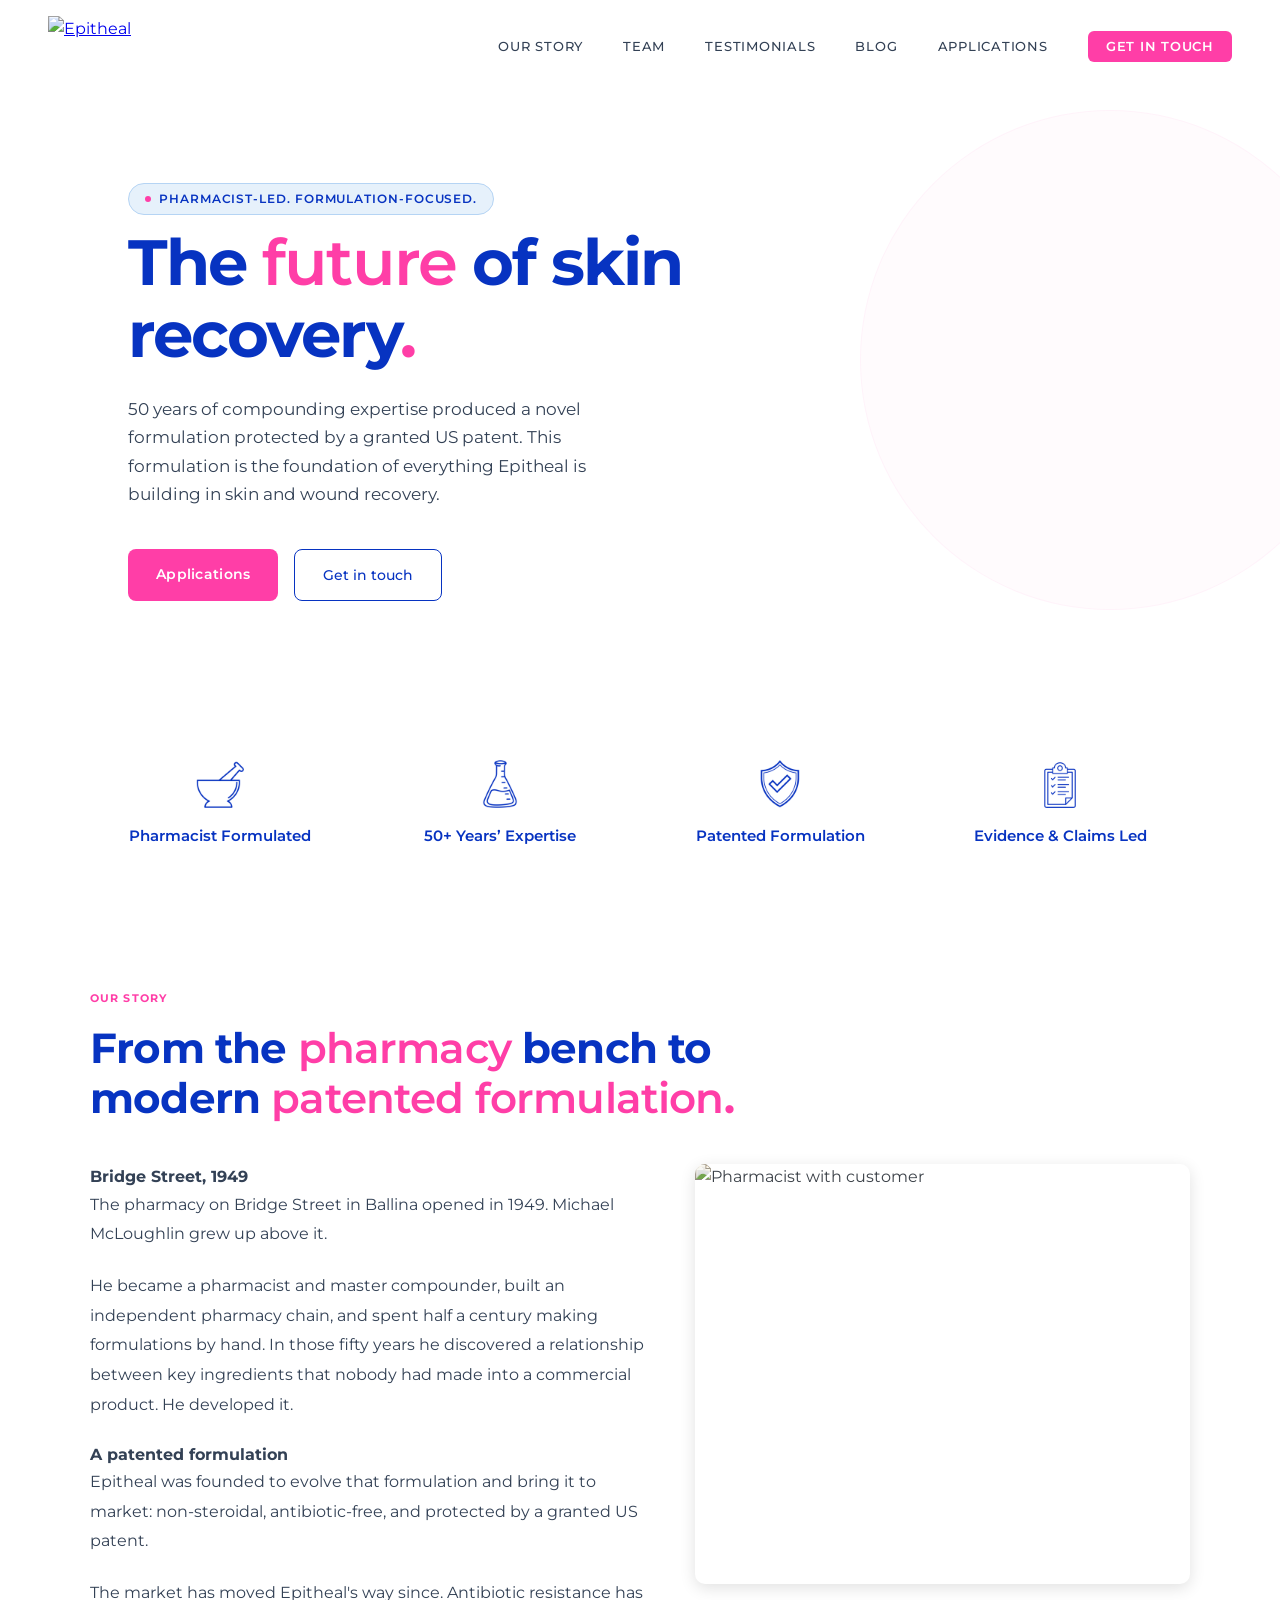
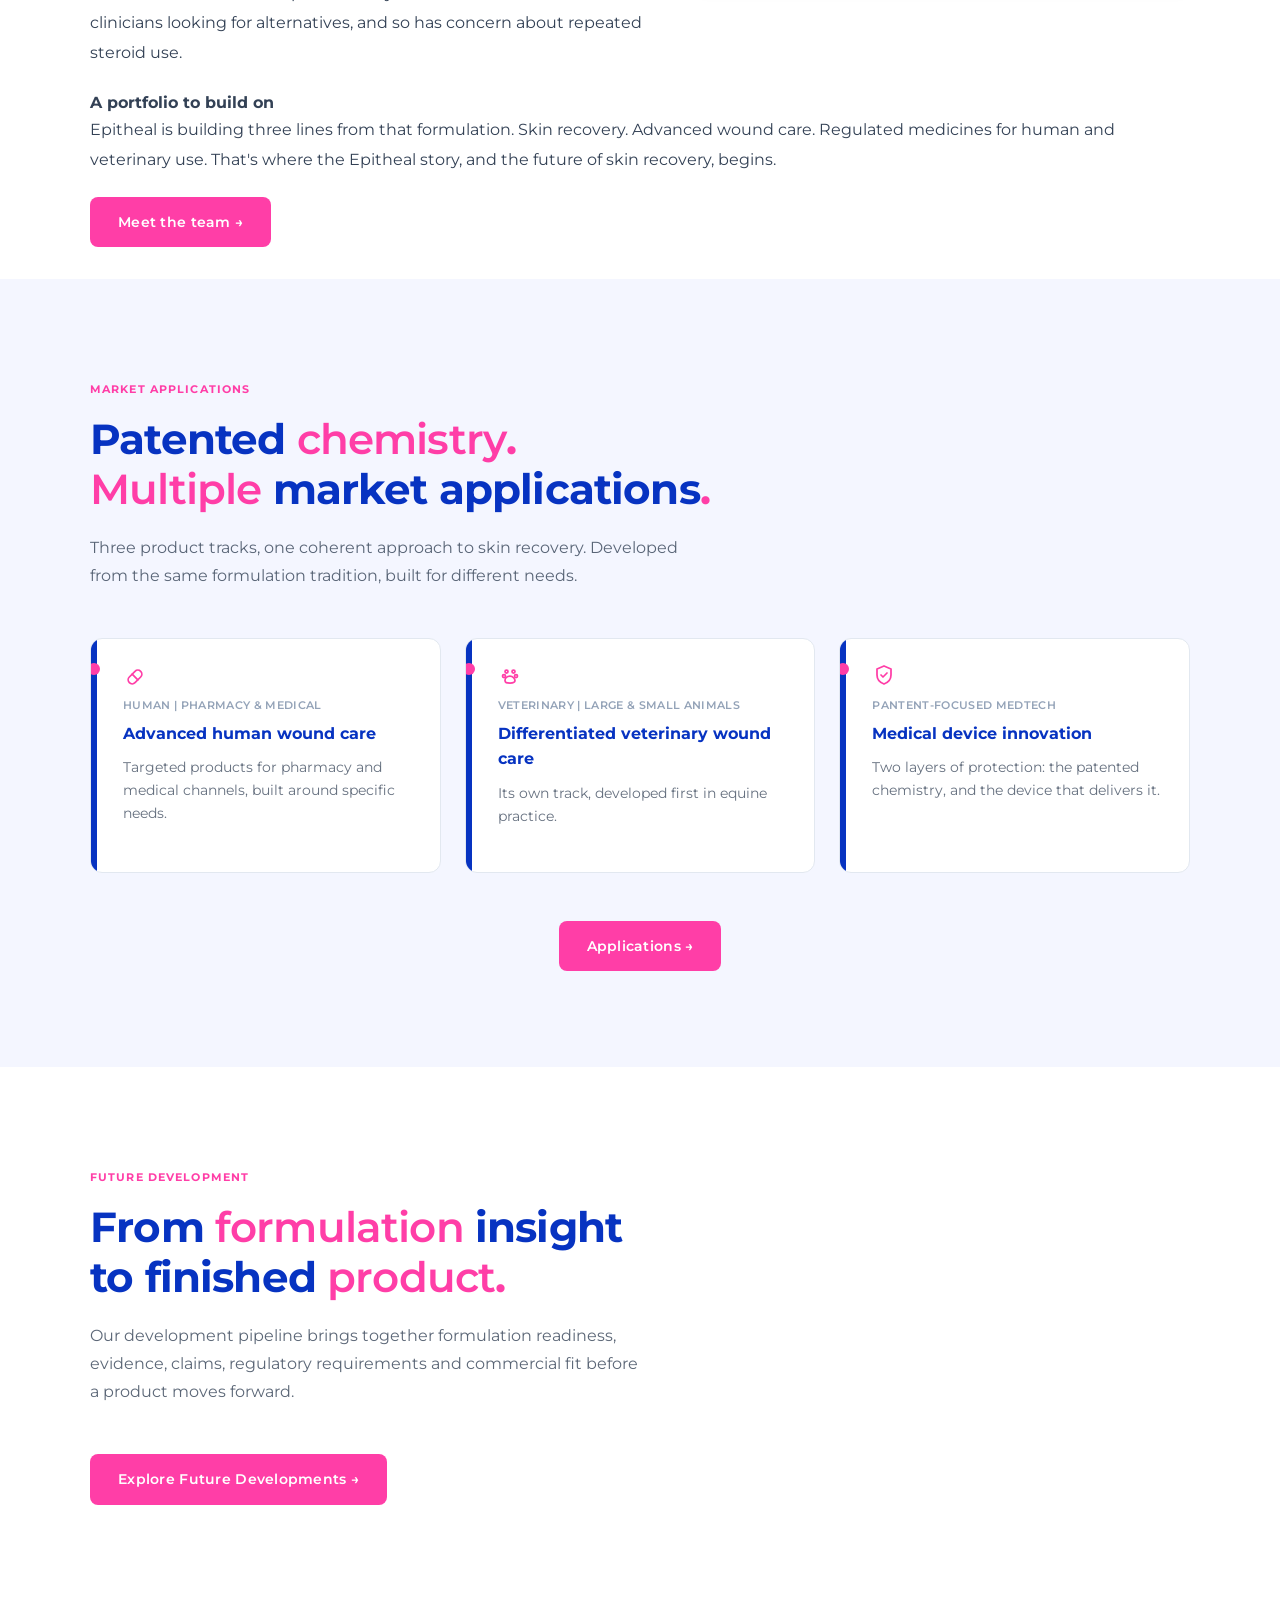
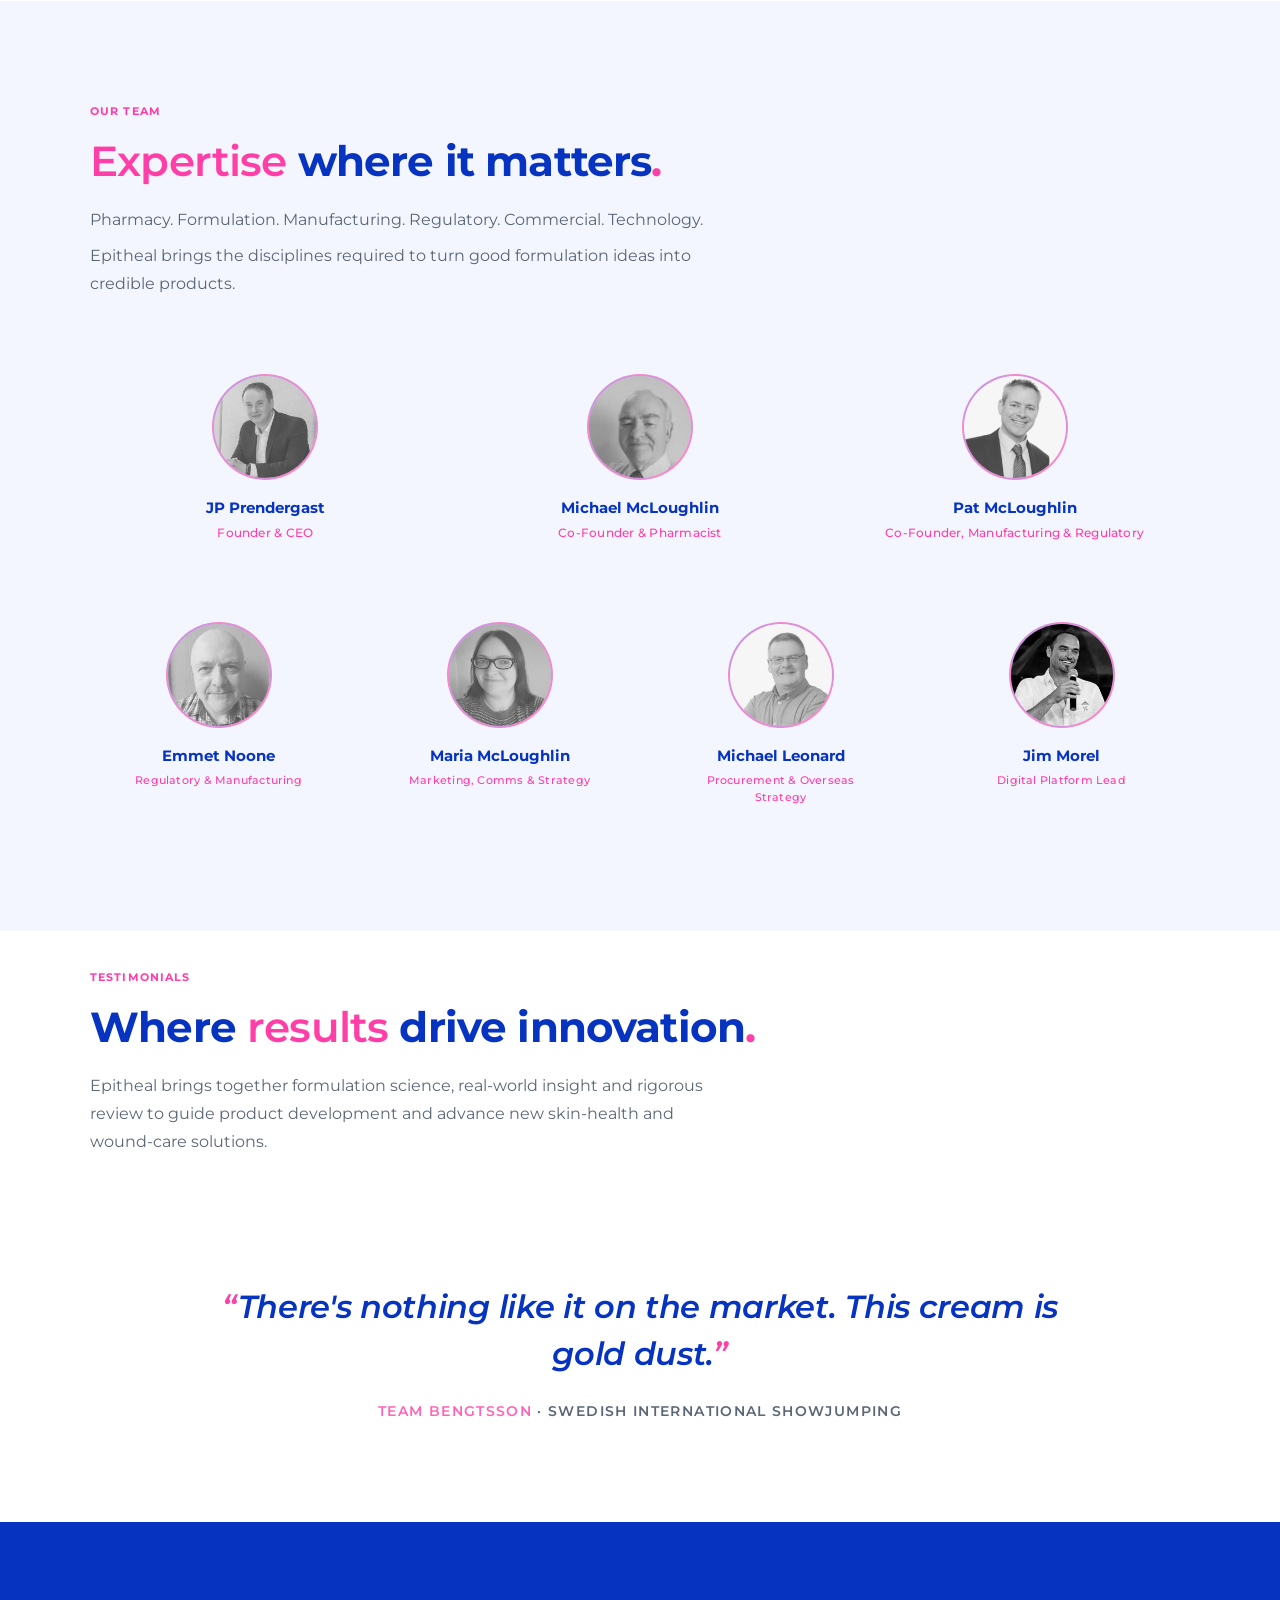
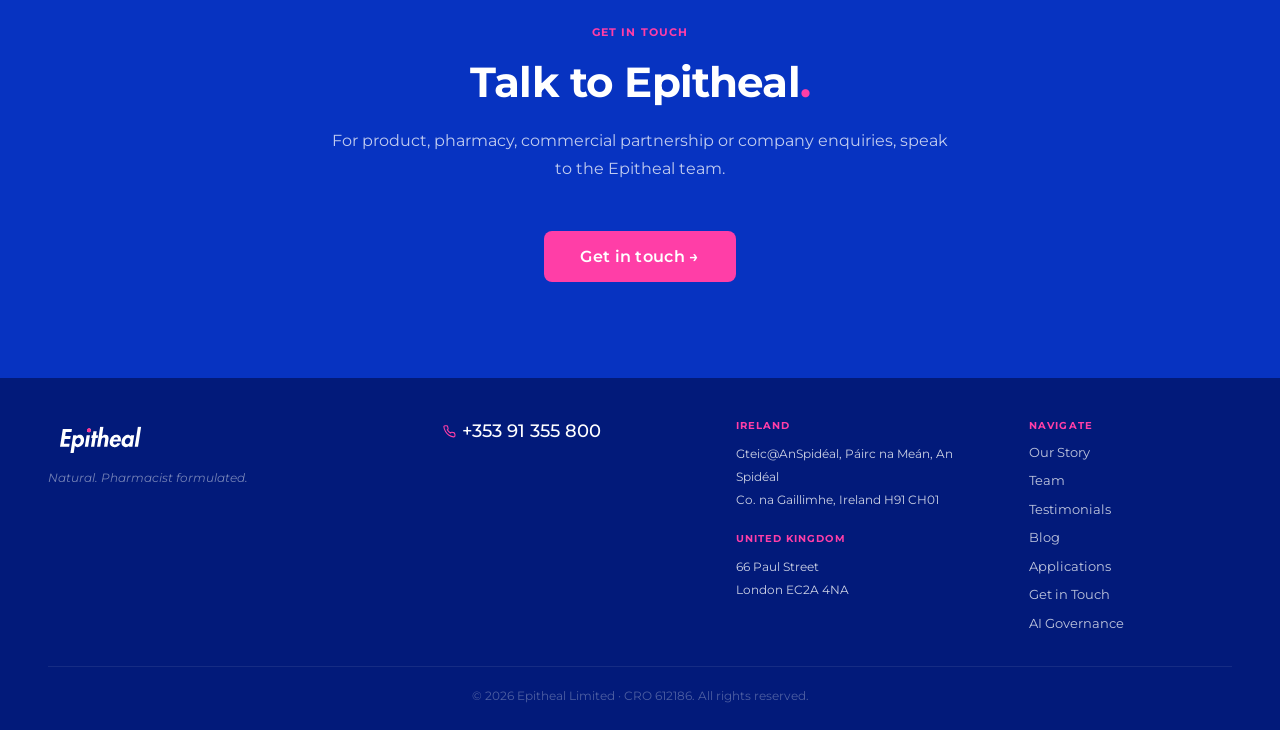
==== index.html @ 9d9f0875 "Rebuild team section: two-row grid, vertical cards, hover bio popup Splits the team grid into a 3-ca" ====
<!doctype html>
<html lang="en">

<head>
	<meta charset="UTF-8" />
	<meta name="viewport" content="width=device-width, initial-scale=1.0" />
	<title>Epitheal - Natural Skin Recovery</title>
	<meta name="description"
		content="Natural wound care for people and animals. Rooted in a Connemara pharmacy tradition spanning generations. Launching 2026." />
	<link rel="preconnect" href="https://fonts.googleapis.com" />
	<link rel="preconnect" href="https://fonts.gstatic.com" crossorigin />
	<link
		href="https://fonts.googleapis.com/css2?family=Montserrat:ital,wght@0,300;0,400;0,500;0,600;0,700;1,400;1,600&display=swap"
		rel="stylesheet" />
	<link rel="apple-touch-icon" sizes="180x180" href="assets/img/favicon_io/apple-touch-icon.png" />
	<link rel="icon" type="image/png" sizes="32x32" href="assets/img/favicon_io/favicon-32x32.png" />
	<link rel="icon" type="image/png" sizes="16x16" href="assets/img/favicon_io/favicon-16x16.png" />
	<link rel="manifest" href="assets/img/favicon_io/site.webmanifest" />
	<link rel="stylesheet" href="assets/css/style.css" />
	<meta property="og:type" content="website">
	<meta property="og:url" content="https://epitheal.com/">
	<meta property="og:title" content="Epitheal - Natural Skin Recovery">
	<meta property="og:description"
		content="Natural wound care for people and animals. Rooted in a Connemara pharmacy tradition spanning generations.">
	<meta property="og:image" content="https://epitheal.com/assets/img/epitheal-social-share.jpg">
	<meta property="og:image:width" content="1200">
	<meta property="og:image:height" content="630">
	<meta name="twitter:card" content="summary_large_image">
	<meta name="twitter:title" content="Epitheal - Natural Skin Recovery">
	<meta name="twitter:description"
		content="Natural wound care for people and animals. Rooted in a Connemara pharmacy tradition spanning generations.">
	<meta name="twitter:image" content="https://epitheal.com/assets/img/epitheal-social-share.jpg">

	<script type="application/ld+json">
		{
		  "@context": "https://schema.org",
		  "@type": "Organization",
		  "name": "Epitheal",
		  "url": "https://epitheal.com",
		  "logo": "https://res.cloudinary.com/dyvjd9yxg/image/upload/q_auto/f_auto/v1779203812/Epitheal_Full_Colour_Logo_Transparent_v9mn1t.svg",
		  "description": "Natural wound care for people and animals, developed and validated first in veterinary practice and carried through to human applications, rooted in a Connemara pharmacy tradition.",
		  "email": "info@epitheal.com",
		  "telephone": "+353-91-355-800",
		  "address": [
		    {
		      "@type": "PostalAddress",
		      "streetAddress": "Gteic@An Spidéal, Páirc na Meán",
		      "addressLocality": "An Spidéal, Co. na Gaillimhe",
		      "postalCode": "H91 CH01",
		      "addressCountry": "IE"
		    },
		    {
		      "@type": "PostalAddress",
		      "streetAddress": "66 Paul Street",
		      "addressLocality": "London",
		      "postalCode": "EC2A 4NA",
		      "addressCountry": "GB"
		    }
		  ]
		}
		</script>
</head>

<body>
	<!-- NAV -->
	<nav>
		<div class="nav-logo">
			<a href="/">
				<img src="https://res.cloudinary.com/dyvjd9yxg/image/upload/q_auto/f_auto/v1779203812/Epitheal_Full_Colour_Logo_Transparent_v9mn1t.svg"
					alt="Epitheal" class="nav-logo-img" />
			</a>
		</div>
		<ul>
			<li><a href="#story">Our story</a></li>
			<li><a href="#team">Team</a></li>
			<li><a href="#testimonials">Testimonials</a></li>
			<li><a href="https://blog.epitheal.com/">Blog</a></li>
			<li><a href="/applications.html">Applications</a></li>
			<li><a href="#contact" class="nav-contact">Get in touch</a></li>
		</ul>
		<a href="/ga/" class="nav-lang" aria-label="Switch to Irish language">EN&nbsp;|&nbsp;GA</a>
		<button type="button" class="nav-toggle" aria-expanded="false" aria-controls="mobile-nav-panel"
			aria-label="Open menu">
			<span class="nav-toggle-bar"></span>
			<span class="nav-toggle-bar"></span>
			<span class="nav-toggle-bar"></span>
		</button>
	</nav>

	<div id="mobile-nav-panel" class="mobile-nav-panel" aria-hidden="true" inert>
		<a href="#story">Our Story</a>
		<a href="#team">Team</a>
		<a href="#testimonials">Testimonials</a>
		<a href="https://blog.epitheal.com/">Blog</a>
		<a href="/applications.html">Applications</a>
		<a href="#contact" class="mobile-nav-cta">Get in touch</a>
	</div>

	<main>
		<!-- HERO -->
		<section class="hero" id="hero">
			<div class="hero-bg-circle"></div>
			<div class="hero-bg-circle-2"></div>

			<div class="hero-visual" aria-hidden="true">
				<video id="hero-video" class="hero-image" src="assets/video/hero-mixing.mp4"
					poster="https://res.cloudinary.com/dyvjd9yxg/image/upload/q_auto/f_auto/v1780923298/Mixing_cream_with_mortar_and_pestle_xd08l9.png"
					muted autoplay loop playsinline></video>
				<script>
					(function () {
						var video = document.getElementById("hero-video");
						if (!video) return;

						// Slowed 10% for a calmer feel. playbackRate isn't reset by
						// the loop restart (looping just seeks back to 0 and keeps
						// playing at the current rate), so setting it once is
						// enough -- set immediately, and again on loadedmetadata as
						// a safety net for engines that ignore it before metadata
						// is ready.
						video.playbackRate = 0.9;
						video.addEventListener("loadedmetadata", function () {
							video.playbackRate = 0.9;
						});

						// prefers-reduced-motion: cancel autoplay immediately so only
						// the poster frame shows, no playback at all.
						if (window.matchMedia("(prefers-reduced-motion: reduce)").matches) {
							video.removeAttribute("autoplay");
							video.pause();
						}
					})();
				</script>
			</div>

			<div class="hero-content">
				<div class="hero-tag">
					<div class="hero-tag-dot"></div>
					<span>Pharmacist-led. Formulation-focused.</span>
				</div>
				<h1>The <em>future</em> of skin recovery<span class="heading-stop">.</span></h1>
				<p class="hero-lead">
					50 years of compounding expertise produced a novel formulation protected by a granted US patent.
					This formulation is the foundation of everything Epitheal is building in skin and wound recovery.
				</p>
				<div class="hero-cta">
					<a href="applications.html" class="btn-primary">Applications</a>
					<a href="#contact" class="btn-secondary">Get in touch</a>
				</div>
			</div>
		</section>

		<!-- CREDIBILITY STRIP -->
		<section class="credibility-strip">
			<div class="section-inner">
				<div class="credibility-grid">
					<div class="credibility-card">
						<img src="assets/img/icons/credibility/pharmacist-formulated.png" alt=""
							class="credibility-icon" width="48" height="48" loading="lazy" />
						<p class="credibility-label">Pharmacist Formulated</p>
					</div>
					<div class="credibility-card">
						<img src="assets/img/icons/credibility/expertise.png" alt="" class="credibility-icon" width="48"
							height="48" loading="lazy" />
						<p class="credibility-label">50+ Years&rsquo; Expertise</p>
					</div>
					<div class="credibility-card">
						<img src="assets/img/icons/credibility/patented.png" alt="" class="credibility-icon" width="48"
							height="48" loading="lazy" />
						<p class="credibility-label">Patented Formulation</p>
					</div>
					<div class="credibility-card">
						<img src="assets/img/icons/credibility/evidence-claims-led.png" alt="" class="credibility-icon"
							width="48" height="48" loading="lazy" />
						<p class="credibility-label">Evidence &amp; Claims Led</p>
					</div>
				</div>
			</div>
		</section>

		<!-- STORY -->
		<section class="story" id="story">
			<div class="section-inner">
				<div class="fade-up">
					<span class="section-tag">Our story</span>
					<h2 class="section-title">
						From the <em>pharmacy</em> bench to<br /> modern <em>patented formulation</em><span
							class="heading-stop">.</span>
					</h2>
				</div>
				<div class="story-grid">
					<div class="story-carousel fade-up" style="transition-delay: 0.2s">
						<div class="story-carousel-slide story-slide-pharmacist active">
							<img src="https://res.cloudinary.com/dyvjd9yxg/image/upload/q_auto/f_auto/v1780923298/Friendly_Pharmacist_with_Customer_xtkblx.png"
								alt="Pharmacist with customer" loading="lazy" />
						</div>
						<div class="story-carousel-slide story-slide-newspaper">
							<img src="https://res.cloudinary.com/dyvjd9yxg/image/upload/q_auto/f_auto/v1780986429/WhatsApp_Image_2022-11-20_at_18.24.41_yggmcv.jpg"
								alt="Old pharmacy" loading="lazy" style="
									object-fit: contain;
									object-position: center;
									background-color: #f5f0e8;
								" />
						</div>
						<div class="story-carousel-slide story-slide-street">
							<img src="https://res.cloudinary.com/dyvjd9yxg/image/upload/q_auto/f_auto/v1780986428/WhatsApp_Image_2022-09-26_at_15.12.20_iqx1zb.jpg"
								alt="Michael at work" loading="lazy" />
						</div>
					</div>

					<div class="story-text fade-up" style="transition-delay: 0.1s">
						<h4>Bridge Street, 1949</h4>
						<p>
							The pharmacy on Bridge Street in Ballina opened in 1949. Michael McLoughlin grew up above
							it.
						</p>
						<p>
							He became a pharmacist and master compounder, built an independent pharmacy chain, and spent
							half a century making formulations by hand. In those fifty years he discovered a
							relationship between key ingredients that nobody had made into a commercial product. He
							developed it.
						</p>
						<h4>A patented formulation</h4>
						<p>
							Epitheal was founded to evolve that formulation and bring it to market: non-steroidal,
							antibiotic-free, and protected by a granted US patent.
						</p>
						<p>
							The market has moved Epitheal's way since. Antibiotic resistance has clinicians looking for
							alternatives, and so has concern about repeated steroid use.
						</p>
						<h4>A portfolio to build on</h4>
						<p>Epitheal is building three lines from that formulation. Skin recovery. Advanced wound care.
							Regulated medicines for human and veterinary use. That's where the Epitheal story, and the
							future of skin recovery, begins.
						</p>
						<a href="#team" class="btn-primary">Meet the team &rarr;</a>
					</div>
				</div>
			</div>
		</section>

		<!-- APPLICATIONS -->
		<section class="products" id="products">
			<div class="section-inner">
				<div class="fade-up products-header">
					<span class="section-tag">Market Applications</span>
					<h2 class="section-title">
						Patented <em>chemistry</em><span class="heading-stop">.</span><br /><em>Multiple</em>
						market applications<span class="heading-stop">.</span>
					</h2>
					<p class="section-lead">
						Three product tracks, one coherent approach to skin recovery.
						Developed from the same formulation tradition, built for different
						needs.
					</p>
				</div>
				<div class="products-grid">
					<div class="product-card fade-up">
						<div class="product-card__strip"></div>
						<div class="product-card__dot"></div>
						<svg class="product-card__icon" viewBox="0 0 24 24" fill="none" stroke="currentColor"
							stroke-width="1.75" stroke-linecap="round" stroke-linejoin="round" aria-hidden="true">
							<rect x="4" y="10" width="16" height="8" rx="4" transform="rotate(-45 12 14)"></rect>
							<line x1="12" y1="10" x2="12" y2="18" transform="rotate(-45 12 14)"></line>
						</svg>
						<div class="product-card__eyebrow">Human | Pharmacy & Medical</div>
						<h3 class="product-card__heading">Advanced human wound care</h3>
						<p class="product-card__body">Targeted products for pharmacy and medical channels, built around
							specific needs.</p>
					</div>
					<div class="product-card fade-up" style="transition-delay: 0.1s">
						<div class="product-card__strip"></div>
						<div class="product-card__dot"></div>
						<svg class="product-card__icon" viewBox="0 0 24 24" fill="none" stroke="currentColor"
							stroke-width="1.75" stroke-linecap="round" stroke-linejoin="round" aria-hidden="true">
							<circle cx="8.5" cy="8.5" r="1.5"></circle>
							<circle cx="15.5" cy="8.5" r="1.5"></circle>
							<circle cx="6" cy="13" r="1.5"></circle>
							<circle cx="18" cy="13" r="1.5"></circle>
							<path d="M12 13c-3 0-5 2.2-5 4.5S8.5 20 12 20s5-1.2 5-2.5S15 13 12 13z"></path>
						</svg>
						<div class="product-card__eyebrow">Veterinary | Large & Small Animals</div>
						<h3 class="product-card__heading">Differentiated veterinary wound care</h3>
						<p class="product-card__body">Its own track, developed first in equine practice.</p>
					</div>
					<div class="product-card fade-up" style="transition-delay: 0.2s">
						<div class="product-card__strip"></div>
						<div class="product-card__dot"></div>
						<svg class="product-card__icon" viewBox="0 0 24 24" fill="none" stroke="currentColor"
							stroke-width="1.75" stroke-linecap="round" stroke-linejoin="round" aria-hidden="true">
							<path d="M12 3l7 3v6c0 4.5-3 7.5-7 9-4-1.5-7-4.5-7-9V6l7-3z"></path>
							<path d="M9 12l2 2 4-4"></path>
						</svg>
						<div class="product-card__eyebrow">Pantent-Focused Medtech</div>
						<h3 class="product-card__heading">Medical device innovation</h3>
						<p class="product-card__body">Two layers of protection: the patented chemistry, and the device
							that delivers it.</p>
					</div>
				</div>
				<div class="fade-up" style="text-align: center; margin-top: 3rem">
				<a href="applications.html" class="btn-primary fade-up">
					Applications &rarr;
				</a>
				</div>
			</div>
		</section>

		<!-- BLOGS -->
		<section class="future-development" id="future-development">
			<div class="section-inner">
				<div class="fade-up" style="max-width: 560px; margin-bottom: 3rem">
					<span class="section-tag">Future development</span>
					<h2 class="section-title">
						From <em>formulation</em> insight to finished <em>product</em><span
							class="heading-stop">.</span>
					</h2>
					<p class="section-lead">
						Our development pipeline brings together formulation
						readiness, evidence, claims, regulatory requirements and
						commercial fit before a product moves forward.
					</p>
				</div>
				<a href="https://blog.epitheal.com/future-developments/" class="btn-primary fade-up">
					Explore Future Developments &rarr;
				</a>
			</div>
		</section>

		<!-- TEAM -->
		<section class="team" id="team">
			<div class="section-inner">
				<div class="fade-up" style="margin-bottom: 3rem">
					<span class="section-tag">Our Team</span>
					<h2 class="section-title">
						<em>Expertise</em> where it matters<span class="heading-stop">.</span>
					</h2>
					<p class="section-lead" style="margin-bottom: 0.5rem">
						Pharmacy. Formulation. Manufacturing. Regulatory. Commercial.
						Technology.
					</p>
					<p class="section-lead">
						Epitheal brings the disciplines required to turn good formulation
						ideas into credible products.
					</p>
				</div>
				<div class="team-rows fade-up" style="transition-delay: 0.1s">
					<div class="team-grid team-grid--top">
					<div class="team-card">
						<div class="team-avatar team-avatar--photo">
							<img src="assets/img/jp-prendergast.jpg" alt="JP Prendergast"
								style="object-position: top center;" />
						</div>
						<div class="team-name">JP Prendergast</div>
						<div class="team-role">Founder &amp; CEO</div>
						<p class="team-bio">
							Salicylic acid specialist with a proven track record in building
							and selling companies, and extensive experience in
							second-generation bio-refining for the biotech, biomedical, and
							pharmaceutical industries.
						</p>
					</div>
					<div class="team-card">
						<div class="team-avatar team-avatar--photo">
							<img src="assets/img/michael-mcloughlin.jpg" alt="Michael McLoughlin"
								style="object-position: top center; transform: scale(1.5); transform-origin: center 85%;" />
						</div>
						<div class="team-name">Michael McLoughlin</div>
						<div class="team-role">Co-Founder &amp; Pharmacist</div>
						<p class="team-bio">
							A pharmacist with almost 50 years of experience developing topical
							treatments, building an independent pharmacy chain. The formulation
							knowledge at the heart of Epitheal began at his bench.
						</p>
					</div>
					<div class="team-card">
						<div class="team-avatar team-avatar--photo">
							<img src="assets/img/pat-mcloughlin.png" alt="Pat McLoughlin" />
						</div>
						<div class="team-name">Pat McLoughlin</div>
						<div class="team-role">
							Co-Founder, Manufacturing &amp; Regulatory
						</div>
						<p class="team-bio">
							Nearly 30 years in pharma spanning manufacturing operations,
							regulatory affairs, finance, governance, and distribution.
							Previous roles include executive positions at BBraun Ireland,
							GSK Ireland, and Stiefel.
						</p>
					</div>
					</div>
					<div class="team-grid team-grid--bottom">
					<div class="team-card">
						<div class="team-avatar team-avatar--photo">
							<img src="assets/img/emmet-noone.jpg" alt="Emmet Noone" />
						</div>
						<div class="team-name">Emmet Noone</div>
						<div class="team-role">Regulatory &amp; Manufacturing</div>
						<p class="team-bio">
							30 years' experience of leading and directing multi-disciplinary
							teams in pharmaceutical production. Successfully transferred over
							70 pharmaceutical products, ensured operational compliance, and
							managed risk.
						</p>
					</div>
					<div class="team-card">
						<div class="team-avatar team-avatar--photo">
							<img src="assets/img/maria_mcloughlin.jpg" alt="Maria McLoughlin" />
						</div>
						<div class="team-name">Maria McLoughlin</div>
						<div class="team-role">Marketing, Comms &amp; Strategy</div>
						<p class="team-bio">
							Over 25 years in marketing, brand and commercial strategy across major global brands
							including Wix, GOAL Global and Code Institute. Ten years in retail pharmacy marketing, now
							leading Epitheal's brand, marketing and go-to-market programme.
						</p>
					</div>
					<div class="team-card">
						<div class="team-avatar team-avatar--photo">
							<img src="assets/img/michael-leonard.jpg" alt="Michael Leonard" />
						</div>
						<div class="team-name">Michael Leonard</div>
						<div class="team-role">Procurement &amp; Overseas Strategy</div>
						<p class="team-bio">
							Manages procurement and global supply chain. Over 35 years of
							multinational global procurement strategy and supply chain
							management.
						</p>
					</div>
					<div class="team-card">
						<div class="team-avatar team-avatar--photo">
							<img src="assets/img/jim-morel.jpg" alt="Jim Morel" />
						</div>
						<div class="team-name">Jim Morel</div>
						<div class="team-role">Digital Platform Lead</div>
						<p class="team-bio">
							Developer with a career spanning project coordination, digital
							design, and operations work. He leads Epitheal's digital space:
							Platform architecture &amp; infrastructure, AI and Data
							compliance, and automation integrations. He is a qualified
							fullstack developer, ISC2 Certified in Cybersecurity (CC) and
							Adobe Certified Professional.
						</p>
					</div>
					</div>
				</div>
			</div>
		</section>

		<!-- TESTIMONIAL INTRO -->
		<section class="testimonial-intro" id="testimonials">
			<div class="section-inner">
				<div class="fade-up" style="margin-bottom: 3rem">
					<span class="section-tag">Testimonials</span>
					<h2 class="section-title">
						Where <em>results</em> drive innovation<span class="heading-stop">.</span>
					</h2>
					<p class="section-lead">
						Epitheal brings together formulation science, real-world insight
						and rigorous review to guide product development and advance new
						skin-health and wound-care solutions.
					</p>
				</div>
			</div>
		</section>

		<!-- TESTIMONIAL CAROUSEL -->
		<section class="testimonial-carousel">
			<div class="section-inner">
				<div class="testimonial-carousel-track">
					<div class="testimonial-carousel-slide active">
						<p class="testimonial-carousel-quote">There's nothing like it on the market. This cream is gold
							dust.</p>
						<p class="testimonial-carousel-attr"><span>Team Bengtsson</span>&nbsp;&middot;&nbsp;Swedish
							International Showjumping</p>
					</div>
					<div class="testimonial-carousel-slide">
						<p class="testimonial-carousel-quote">This cream is extraordinary, and The Mayo Roscommon
							Breeders Association would have no hesitation in recommending this product.</p>
						<p class="testimonial-carousel-attr"><span>Noel Kilroy</span>&nbsp;&middot;&nbsp;CEO,
							Mayo&ndash;Roscommon Breeders Group</p>
					</div>
					<div class="testimonial-carousel-slide">
						<p class="testimonial-carousel-quote">There's nothing out there to match this cream, it's my
							go-to solution.</p>
						<p class="testimonial-carousel-attr"><span>Mark Hestor</span>&nbsp;&middot;&nbsp;Equestrian
							Professional</p>
					</div>
				</div>
			</div>
		</section>

		<!-- CONTACT -->
		<section class="contact" id="contact">
			<span class="section-tag">Get in touch</span>
			<h2 class="section-title fade-up">Talk to Epitheal<span class="heading-stop">.</span></h2>
			<p class="section-lead fade-up">
				For product, pharmacy, commercial partnership or company
				enquiries, speak to the Epitheal team.
			</p>
			<button id="email-trigger" class="btn-primary fade-up" style="font-size: 1rem; padding: 16px 36px">
				Get in touch &rarr;
			</button>
		</section>
	</main>

	<!-- FOOTER -->
	<footer>
		<div class="footer-body">
			<div class="footer-col footer-col--brand">
				<img src="assets/img/epitheal-logo-inverse.svg" alt="Epitheal" style="height: 40px; width: auto;">
				<p class="footer-tagline">Natural. Pharmacist formulated.</p>
			</div>
			<div class="footer-col footer-col--contact">
				<p class="footer-phone">
					<svg xmlns="http://www.w3.org/2000/svg" width="13" height="13" viewBox="0 0 24 24" fill="none"
						stroke="var(--pink)" stroke-width="2" stroke-linecap="round" stroke-linejoin="round"
						style="display: inline; vertical-align: middle; margin-right: 6px; margin-top: -2px;">
						<path
							d="M22 16.92v3a2 2 0 0 1-2.18 2 19.79 19.79 0 0 1-8.63-3.07A19.5 19.5 0 0 1 4.69 12a19.79 19.79 0 0 1-3.07-8.67A2 2 0 0 1 3.6 1.24h3a2 2 0 0 1 2 1.72 12.84 12.84 0 0 0 .7 2.81 2 2 0 0 1-.45 2.11L7.91 8.8a16 16 0 0 0 6 6l.94-.94a2 2 0 0 1 2.11-.45 12.84 12.84 0 0 0 2.81.7A2 2 0 0 1 21.5 16z" />
					</svg>+353 91 355 800
				</p>
			</div>
			<div class="footer-col footer-col--addresses">
				<div class="footer-address">
					<span class="footer-address-label">Ireland</span>
					<p class="footer-detail">
						Gteic@AnSpidéal, Páirc na Meán, An Spidéal<br />
						Co. na Gaillimhe, Ireland H91 CH01
					</p>
				</div>
				<div class="footer-address">
					<span class="footer-address-label">United Kingdom</span>
					<p class="footer-detail">
						66 Paul Street<br />
						London EC2A 4NA
					</p>
				</div>
			</div>
			<div class="footer-col footer-col--nav">
				<span class="footer-address-label">Navigate</span>
				<div class="footer-nav">
					<a href="#story">Our Story</a>
					<a href="#team">Team</a>
					<a href="#testimonials">Testimonials</a>
					<a href="https://blog.epitheal.com/">Blog</a>
					<a href="/applications.html">Applications</a>
					<a href="#contact">Get in Touch</a>
					<a href="/ai-governance.html">AI Governance</a>
				</div>
			</div>
		</div>
		<p class="footer-copyright">© 2026 Epitheal Limited &middot; CRO 612186. All rights reserved.</p>
	</footer>

	<!-- EMAIL MODAL -->
	<div id="email-modal" class="email-modal" aria-hidden="true" inert>
		<div class="email-modal-backdrop"></div>
		<div class="email-modal-panel">
			<p class="email-modal-label">Open with</p>
			<a href="https://mail.google.com/mail/?view=cm&to=info@epitheal.com" target="_blank" rel="noopener"
				class="email-modal-option">
				<svg viewBox="0 0 24 24" fill="none">
					<path d="M22 6c0-1.1-.9-2-2-2H4c-1.1 0-2 .9-2 2v12c0 1.1.9 2 2 2h16c1.1 0 2-.9 2-2V6z"
						stroke="currentColor" stroke-width="1.6" />
					<path d="M22 6l-10 7L2 6" stroke="currentColor" stroke-width="1.6" />
				</svg>
				Gmail
			</a>
			<a href="https://outlook.live.com/mail/0/deeplink/compose?to=info@epitheal.com" target="_blank"
				rel="noopener" class="email-modal-option">
				<svg viewBox="0 0 24 24" fill="none">
					<rect x="2" y="4" width="20" height="16" rx="2" stroke="currentColor" stroke-width="1.6" />
					<path d="M2 8h20M8 4v16" stroke="currentColor" stroke-width="1.6" />
				</svg>
				Outlook
			</a>
			<a href="mailto:info@epitheal.com" class="email-modal-option">
				<svg viewBox="0 0 24 24" fill="none">
					<path d="M12 2C6.48 2 2 6.48 2 12s4.48 10 10 10 10-4.48 10-10S17.52 2 12 2z" stroke="currentColor"
						stroke-width="1.6" />
					<path d="M8 12l2.5 2.5L16 9" stroke="currentColor" stroke-width="1.6" stroke-linecap="round" />
				</svg>
				Apple Mail
			</a>
			<button id="email-copy" class="email-modal-option email-modal-copy">
				<svg viewBox="0 0 24 24" fill="none">
					<rect x="9" y="9" width="13" height="13" rx="2" stroke="currentColor" stroke-width="1.6" />
					<path d="M5 15H4a2 2 0 01-2-2V4a2 2 0 012-2h9a2 2 0 012 2v1" stroke="currentColor"
						stroke-width="1.6" />
				</svg>
				<span>Copy address</span>
			</button>
		</div>
	</div>

	<!-- TEAM BIO POPUP -->
	<div id="team-bio-popup" class="team-bio-popup" role="tooltip" aria-hidden="true">
		<div class="team-bio-popup-name"></div>
		<div class="team-bio-popup-role"></div>
		<p class="team-bio-popup-text"></p>
	</div>

	<!-- SCRIPTS -->
	<script>
		// Scroll reveal
		const observer = new IntersectionObserver(
			(entries) => {
				entries.forEach((entry) => {
					if (entry.isIntersecting) {
						entry.target.classList.add("visible");
					}
				});
			},
			{ threshold: 0.12 },
		);
		document
			.querySelectorAll(".fade-up")
			.forEach((el) => observer.observe(el));
	</script>

	<script>
		// Email modal
		(function () {
			var emailTrigger = document.getElementById("email-trigger");
			var emailModal = document.getElementById("email-modal");
			var emailBackdrop = emailModal.querySelector(".email-modal-backdrop");
			var copyBtn = document.getElementById("email-copy");
			var copyLabel = copyBtn.querySelector("span");

			emailTrigger.addEventListener("click", function () {
				emailModal.classList.add("open");
				emailModal.setAttribute("aria-hidden", "false");
				emailModal.removeAttribute("inert");
			});

			function closeEmailModal() {
				emailModal.classList.remove("open");
				emailModal.setAttribute("aria-hidden", "true");
				emailModal.setAttribute("inert", "");
				setTimeout(function () {
					copyLabel.textContent = "Copy address";
				}, 400);
			}

			emailBackdrop.addEventListener("click", closeEmailModal);

			emailModal
				.querySelectorAll(".email-modal-option:not(.email-modal-copy)")
				.forEach(function (el) {
					el.addEventListener("click", closeEmailModal);
				});

			copyBtn.addEventListener("click", function () {
				navigator.clipboard.writeText("info@epitheal.com").then(function () {
					copyLabel.textContent = "Copied!";
					setTimeout(closeEmailModal, 1000);
				});
			});

			document.addEventListener("keydown", function (e) {
				if (e.key === "Escape") closeEmailModal();
			});
		})();
	</script>

	<script>
		// Story carousel
		(function () {
			var slides = document.querySelectorAll(".story-carousel-slide");
			var current = 0;
			setInterval(function () {
				slides[current].classList.remove("active");
				current = (current + 1) % slides.length;
				slides[current].classList.add("active");
			}, 4000);
		})();
	</script>

	<script>
		// Testimonial carousel
		(function () {
			var slides = document.querySelectorAll(".testimonial-carousel-slide");
			var current = 0;
			setInterval(function () {
				slides[current].classList.remove("active");
				current = (current + 1) % slides.length;
				slides[current].classList.add("active");
			}, 7000);
		})();
	</script>
	<script>
		// Team card hover bio popup, viewport-aware positioning
		(function () {
			var cards = document.querySelectorAll(".team-card");
			var popup = document.getElementById("team-bio-popup");
			if (!cards.length || !popup) return;

			var popupName = popup.querySelector(".team-bio-popup-name");
			var popupRole = popup.querySelector(".team-bio-popup-role");
			var popupText = popup.querySelector(".team-bio-popup-text");
			var activeCard = null;
			var GAP = 12;
			var EDGE_MARGIN = 8;

			function position(card) {
				var rect = card.getBoundingClientRect();
				var popupRect = popup.getBoundingClientRect();

				var fitsAbove = rect.top >= popupRect.height + GAP;
				popup.style.top = fitsAbove
					? rect.top - popupRect.height - GAP + "px"
					: rect.bottom + GAP + "px";

				var left = rect.left + rect.width / 2 - popupRect.width / 2;
				var maxLeft = window.innerWidth - popupRect.width - EDGE_MARGIN;
				left = Math.max(EDGE_MARGIN, Math.min(left, maxLeft));
				popup.style.left = left + "px";
			}

			function show(card) {
				activeCard = card;
				popupName.textContent = card.querySelector(".team-name").textContent;
				popupRole.textContent = card.querySelector(".team-role").textContent;
				popupText.textContent = card.querySelector(".team-bio").textContent.trim();
				popup.setAttribute("aria-hidden", "false");
				popup.classList.add("is-visible");
				position(card);
			}

			function hide() {
				activeCard = null;
				popup.classList.remove("is-visible");
				popup.setAttribute("aria-hidden", "true");
			}

			cards.forEach(function (card) {
				card.addEventListener("mouseenter", function () {
					show(card);
				});
				card.addEventListener("mouseleave", hide);
			});

			window.addEventListener("resize", function () {
				if (activeCard) position(activeCard);
			});
		})();
	</script>
	<script src="assets/js/nav.js"></script>
</body>

</html>
---- assets/css/style.css ----
*,
*::before,
*::after {
	box-sizing: border-box;
	margin: 0;
	padding: 0;
}

:root {
	--blue: #0733c1;
	--pink: #ff3ea7; /* Care Point Pink, canonical -- unchanged */
	--pink-text-aa: #e0008e; /* AA variant: small text on Zinc White backgrounds only */
	--pink-cta-fill-aa: #e0008e; /* AA variant: Zinc White label on pink button fill only */
	--charcoal-willow: #334155;
	--zinc-white: #ffffff;
	--intelligence-green: #09d1cf;
	--seaweed-violet: #a23ae4;
	--salicylic-coral: #ff615c;
	--connemara-mist: #b1c3ff;
	--blush-pink: #ffacd9;
	--light-bg: #f4f6ff;
	--footer-bg: #021a7a;
	--mineral-mist: #C7F0EA;
	--ink-void: #05060a; /* dark orb-casing backdrop, distinct from --charcoal-willow (text/UI) */
	--font: "Montserrat", sans-serif;
}

html {
	scroll-behavior: smooth;
	overflow-x: hidden;
}

body {
	font-family: var(--font);
	color: var(--charcoal-willow);
	background: var(--zinc-white);
	overflow-x: hidden;
	line-height: 1.6;
}

/* ─── NAV ─────────────────────────────────────────────── */

nav {
	position: fixed;
	top: 0;
	left: 0;
	right: 0;
	z-index: 100;
	display: flex;
	align-items: center;
	justify-content: space-between;
	padding: 1rem 3rem;
	background: rgba(255, 255, 255, 0.97);
	backdrop-filter: blur(8px);
}

.nav-logo {
	display: flex;
	align-items: center;
}

.nav-logo-img {
	height: 60px;
	width: auto;
	display: block;
}

nav ul {
	list-style: none;
	display: flex;
	gap: 2.5rem;
	margin-left: auto;
}

nav ul a {
	color: var(--charcoal-willow);
	text-decoration: none;
	font-size: 0.8rem;
	font-weight: 500;
	letter-spacing: 0.06em;
	text-transform: uppercase;
	transition: color 0.2s;
}

nav ul a:hover {
	color: var(--blue);
}

.nav-contact {
	background: var(--pink);
	color: var(--zinc-white) !important;
	padding: 8px 18px;
	border-radius: 6px;
	font-weight: 600 !important;
	opacity: 1 !important;
}

.nav-lang {
	display: none;
	font-size: 0.75rem;
	font-weight: 600;
	color: rgba(255, 255, 255, 0.5);
	letter-spacing: 0.06em;
	border: 1px solid rgba(255, 255, 255, 0.2);
	padding: 5px 12px;
	border-radius: 4px;
	cursor: pointer;
	transition:
		color 0.2s,
		border-color 0.2s;
	text-decoration: none;
}

.nav-lang:hover {
	color: rgba(255, 255, 255, 0.85);
	border-color: rgba(255, 255, 255, 0.4);
}

.nav-toggle {
	display: none;
	flex-direction: column;
	justify-content: center;
	gap: 5px;
	width: 32px;
	height: 32px;
	background: none;
	border: none;
	cursor: pointer;
	padding: 0;
	margin-left: 1rem;
}

.nav-toggle-bar {
	display: block;
	width: 100%;
	height: 2px;
	background: var(--blue);
	border-radius: 2px;
	transition: transform 0.2s ease, opacity 0.2s ease;
}

.nav-toggle.open .nav-toggle-bar:nth-child(1) {
	transform: translateY(7px) rotate(45deg);
}
.nav-toggle.open .nav-toggle-bar:nth-child(2) {
	opacity: 0;
}
.nav-toggle.open .nav-toggle-bar:nth-child(3) {
	transform: translateY(-7px) rotate(-45deg);
}

.mobile-nav-panel {
	position: fixed;
	top: 0;
	left: 0;
	right: 0;
	bottom: 0;
	z-index: 99;
	background: var(--blue);
	display: flex;
	flex-direction: column;
	padding: 96px 1.5rem 2rem;
	transform: translateY(-100%);
	transition: transform 0.25s ease;
}

.mobile-nav-panel.open {
	transform: translateY(0);
}

.mobile-nav-panel a {
	color: var(--zinc-white);
	text-decoration: none;
	font-size: 1rem;
	font-weight: 500;
	padding: 14px 0;
	border-bottom: 1px solid rgba(255, 255, 255, 0.12);
}

.mobile-nav-cta {
	color: var(--pink) !important;
	font-weight: 700 !important;
}

/* ─── HERO ────────────────────────────────────────────── */

.hero {
	min-height: 80vh;
	background: var(--zinc-white);
	display: flex;
	align-items: center;
	position: relative;
	overflow: hidden;
	padding: calc(80px + 5rem) 3rem 6rem 10vw;
}

.hero-bg-circle {
	position: absolute;
	right: -180px;
	top: 50%;
	transform: translateY(-50%);
	width: 700px;
	height: 700px;
	border-radius: 50%;
	background: rgba(255, 255, 255, 0.01);
	border: 1px solid rgba(255, 255, 255, 0.03);
}

.hero-bg-circle-2 {
	position: absolute;
	right: -80px;
	top: 50%;
	transform: translateY(-50%);
	width: 500px;
	height: 500px;
	border-radius: 50%;
	background: rgba(255, 62, 167, 0.02); /* --pink at 0.02 opacity */
	border: 1px solid rgba(255, 62, 167, 0.04); /* --pink at 0.04 opacity */
}

.hero-visual {
	position: absolute;
	right: 0;
	bottom: 0;
	top: 80px;
	width: 50%;
	z-index: 1;
}

.hero-visual::before {
	content: '';
	position: absolute;
	top: 0;
	left: 0;
	width: 65%;
	height: 100%;
	background: linear-gradient(to right, rgba(255, 255, 255, 1) 0%, rgba(255, 255, 255, 0) 40%);
	z-index: 2;
}

.hero-image {
	width: 100%;
	height: 100%;
	object-fit: cover;
	object-position: center center;
	display: block;
}

.hero-content {
	position: relative;
	max-width: 45vw;
	z-index: 2;
}

.hero-tag {
	display: inline-flex;
	align-items: center;
	gap: 8px;
	background: #E6F1FB;
	border: 1px solid #B5D4F4;
	border-radius: 100px;
	padding: 6px 16px;
	margin-bottom: 0.75rem;
}

.hero-tag-dot {
	width: 6px;
	height: 6px;
	background: var(--pink);
	border-radius: 50%;
}

.hero-tag span {
	font-size: 0.72rem;
	font-weight: 600;
	color: #0733C1;
	letter-spacing: 0.08em;
	text-transform: uppercase;
}

.hero h1 {
	font-size: clamp(2.6rem, 5vw, 4rem);
	font-weight: 700;
	color: var(--blue);
	line-height: 1.12;
	margin-bottom: 1.5rem;
	letter-spacing: -0.03em;
}

.hero h1 em {
	font-style: normal;
	color: var(--pink);
	font-weight: 600;
}

.hero-lead {
	font-size: 1.05rem;
	font-weight: 400;
	color: var(--charcoal-willow);
	line-height: 1.7;
	max-width: 520px;
	margin-bottom: 2.5rem;
}

.hero-cta {
	display: flex;
	gap: 1rem;
	flex-wrap: wrap;
}

.hero-origin {
	position: absolute;
	bottom: 2rem;
	right: 3rem;
	font-size: 0.7rem;
	font-weight: 500;
	color: rgba(255, 255, 255, 0.3);
	letter-spacing: 0.1em;
	text-transform: uppercase;
	z-index: 2;
}

/* ─── BUTTONS ─────────────────────────────────────────── */

.btn-primary {
	background: var(--pink);
	color: var(--zinc-white);
	padding: 14px 28px;
	border-radius: 8px;
	font-family: var(--font);
	font-size: 0.88rem;
	font-weight: 600;
	border: none;
	cursor: pointer;
	text-decoration: none;
	letter-spacing: 0.02em;
	transition:
		opacity 0.2s,
		transform 0.15s;
	display: inline-block;
}

.btn-primary:hover {
	opacity: 0.9;
	transform: translateY(-1px);
}

/* Dimmed, non-interactive state for a CTA with no destination yet
   (e.g. blocked on a pending platform/content decision). Pair with
   the `disabled` attribute, not an href="#" link. */
.btn-pending,
.btn-pending:hover {
	opacity: 0.5;
	cursor: not-allowed;
	transform: none;
	pointer-events: none;
}

.btn-secondary {
	background: transparent;
	color: var(--blue);
	padding: 14px 28px;
	border-radius: 8px;
	font-family: var(--font);
	font-size: 0.88rem;
	font-weight: 500;
	border: 1.5px solid var(--blue);
	cursor: pointer;
	text-decoration: none;
	transition:
		background 0.2s,
		color 0.2s;
	display: inline-block;
}

.btn-secondary:hover {
	background: var(--blue);
	border-color: var(--blue);
	color: var(--zinc-white);
}

/* ARROW */
/* .centered-container {
  background-color: var(--zinc-white);
  display: inline-flex;
  padding: 4rem;
  border-radius: 0.125rem;
  border: .5px solid var(--charcoal-willow);
  box-shadow: 0 0.125rem 0.25rem rgba(0, 0, 0, 0.04);
} */

.link {
  color: var(--pink);
  cursor: pointer;
  font-weight: 500;
  text-decoration: none;
}

.link--arrowed {
  display: inline-block;
  height: 3rem;
  line-height: 3rem;
}
.link--arrowed .arrow-icon {
  position: relative;
  top: -1px;
  transition: transform 0.3s ease;
  vertical-align: middle;
}
.link--arrowed .arrow-icon--circle {
  transition: stroke-dashoffset 0.3s ease;
  stroke-dasharray: 95;
  stroke-dashoffset: 95;
}
.link--arrowed:hover .arrow-icon {
  transform: translate3d(5px, 0, 0);
}
.link--arrowed:hover .arrow-icon--circle {
  stroke-dashoffset: 0;
}

/* ─── SECTION SHARED ──────────────────────────────────── */

section {
	padding: 6rem 3rem;
}

.section-inner {
	max-width: 1100px;
	margin: 0 auto;
}

.section-tag {
	display: inline-block;
	font-size: 0.7rem;
	font-weight: 700;
	letter-spacing: 0.1em;
	text-transform: uppercase;
	color: var(--pink);
	margin-bottom: 1rem;
}

.section-title {
	font-size: clamp(1.8rem, 3.5vw, 2.6rem);
	font-weight: 700;
	color: var(--blue);
	line-height: 1.2;
	letter-spacing: -0.02em;
	margin-bottom: 1.2rem;
}

.section-title em {
	font-style: normal;
	color: var(--pink);
	font-weight: 600;
}

.heading-stop {
	color: var(--pink);
}

.section-lead {
	font-size: 1rem;
	color: var(--charcoal-willow);
	line-height: 1.75;
	max-width: 620px;
	opacity: 0.8;
	margin-bottom: 3rem;
}

/* ─── CREDIBILITY STRIP ───────────────────────────────── */

.credibility-strip {
	background: var(--zinc-white);
}

@media (min-width: 769px) {
	.credibility-strip {
		padding: 1rem 3rem;
	}
}

.credibility-grid {
	display: grid;
	grid-template-columns: repeat(4, 1fr);
	gap: 1.25rem;
}

.credibility-card {
	background: var(--zinc-white);
	border-radius: 12px;
	padding: 1.5rem 1.25rem;

	display: flex;
	flex-direction: column;
	align-items: center;
	text-align: center;
	gap: 1rem;
}

.credibility-icon {
	width: 48px;
	height: 48px;
}

.credibility-label {
	font-size: 0.95rem;
	font-weight: 600;
	color: var(--blue);
}

/* ─── STORY ───────────────────────────────────────────── */

.story {
	background: var(--zinc-white);
	padding-bottom: 2rem;
}

.story-grid {
	display: grid;
	grid-template-columns: 55fr 45fr;
	gap: 4rem;
	align-items: start;
	margin-top: 2.5rem;
}

.story-text {
	max-width: 600px;
}

.story-text p {
	font-size: 1rem;
	line-height: 1.85;
	color: var(--charcoal-willow);
	margin-bottom: 1.4rem;
}

.story-text p:last-child {
	margin-bottom: 0;
}

.story-text p strong {
	color: var(--blue);
	font-weight: 600;
}

.photo-slot {
	border-radius: 10px;
	overflow: hidden;
	background: transparent;
}

.photo-slot img {
	width: 100%;
	height: auto;
	display: block;
}

/* Story right-column carousel */
.story-carousel {
	position: relative;
	height: 420px;
	border-radius: 10px;
	overflow: hidden;
	box-shadow: 0 4px 16px rgba(0, 0, 0, 0.12);
}

.story-carousel-slide {
	position: absolute;
	inset: 0;
	opacity: 0;
	transition: opacity 1s ease-in-out;
}

.story-carousel-slide.active {
	opacity: 1;
}

.story-carousel-slide img {
	width: 100%;
	height: 100%;
	display: block;
	object-fit: cover;
	object-position: center;
}

.story-slide-pharmacist img {
	filter: sepia(0.35) contrast(1.02) brightness(0.97);
}

.story-slide-newspaper img {
	filter: sepia(0.3) contrast(1.05);
}

.story-slide-newspaper::after,
.story-slide-street::after {
	content: "";
	position: absolute;
	inset: 0;
	box-shadow: inset 0 0 40px rgba(0, 0, 0, 0.35);
	pointer-events: none;
	z-index: 1;
}

.story-slide-street img {
	filter: sepia(0.4) contrast(1.05) brightness(0.95);
}

@media (min-width: 769px) {
	.story-grid {
		display: flow-root;
	}

	.story-text {
		max-width: none;
	}

	.story-carousel {
		float: right;
		margin-left: 3rem;
		margin-bottom: 1.5rem;
		width: 45%;
		max-width: 45%;
	}

	.story-text .btn-primary {
		clear: both;
	}
}

.photo-slot-placeholder {
	display: flex;
	align-items: center;
	justify-content: center;
	flex-direction: column;
	gap: 8px;
}

.photo-slot-placeholder span {
	font-size: 0.7rem;
	font-weight: 600;
	letter-spacing: 0.08em;
	text-transform: uppercase;
	color: var(--blue);
	opacity: 0.45;
}


/* ─── PRODUCTS ────────────────────────────────────────── */

.products {
	background: var(--light-bg);
}

.products-header {
	margin-bottom: 3rem;
}


/* ─── FUTURE DEVELOPMENT ──────────────────────────────── */

.future-development {
	background: var(--zinc-white);
}

.products-grid {
	display: grid;
	grid-template-columns: repeat(3, 1fr);
	gap: 1.5rem;
}

/* Products card redesign — Recovery Strip / Care Point motif, replaces gradient circle */
.product-card {
	position: relative;
	background: #ffffff;
	border: 1px solid #e2e8f0;
	border-radius: 12px;
	padding: 24px 24px 24px 32px;
	overflow: hidden;
	display: flex;
	flex-direction: column;
}

.product-card__strip {
	position: absolute;
	left: 0;
	top: 0;
	bottom: 0;
	width: 6px;
	background: #0733c1; /* Recovery Blue */
	transition: width 0.2s ease;
}

.product-card__dot {
	position: absolute;
	left: -3px;
	top: 24px;
	width: 12px;
	height: 12px;
	border-radius: 50%;
	background: #ff3ea7; /* Care Point Pink */
	transition: transform 0.2s ease;
}

.product-card:hover .product-card__strip {
	width: 10px;
}
.product-card:hover .product-card__dot {
	transform: translateY(4px) scale(1.15);
}

.product-card__icon {
	width: 24px;
	height: 24px;
	color: #ff3ea7; /* Care Point Pink */
}

.product-card__eyebrow {
	font-family: Montserrat, sans-serif;
	font-weight: 600;
	font-size: 11px;
	letter-spacing: 0.03em;
	text-transform: uppercase;
	color: #94a3b8;
	margin-top: 10px;
}

.product-card__heading {
	font-family: Montserrat, sans-serif;
	font-weight: 700;
	font-size: 18px;
	color: #0733c1; /* Recovery Blue */
	margin: 6px 0 8px;
}

.product-card__body {
	font-family: Montserrat, sans-serif;
	font-size: 14px;
	color: #334155; /* Charcoal Willow */
	line-height: 1.6;
	margin: 0;
}

@media (prefers-reduced-motion: reduce) {
	.product-card__strip,
	.product-card__dot {
		transition: none;
	}
}

.product-card-num {
	font-size: 0.7rem;
	font-weight: 700;
	color: var(--pink);
	letter-spacing: 0.1em;
	margin-bottom: 0.75rem;
}

.product-card h3 {
	font-size: 1rem;
	font-weight: 700;
	color: var(--blue);
	margin-bottom: 0.6rem;
}

.product-card p {
	font-size: 0.85rem;
	color: var(--charcoal-willow);
	opacity: 0.75;
	line-height: 1.7;
	margin-bottom: 1.25rem;
}

.product-badge {
	display: inline-block;
	font-size: 0.68rem;
	font-weight: 700;
	letter-spacing: 0.06em;
	text-transform: uppercase;
	padding: 3px 10px;
	border-radius: 100px;
	margin-top: auto;
}

.badge-launching {
	background: rgba(255, 62, 167, 0.1); /* --pink at 0.1 opacity */
	color: var(--pink);
}

.badge-available {
	background: rgba(9, 209, 207, 0.12); /* --intelligence-green at 0.12 opacity */
	color: #057e7d; /* no variable — dark teal text, flagged for review */
}

.products-note {
	margin-top: 2.5rem;
	font-size: 0.85rem;
	color: var(--charcoal-willow);
	opacity: 0.55;
	font-style: italic;
}

/* ─── APPLICATIONS ────────────────────────────────────── */

.applications {
	background: var(--zinc-white);
	padding-top: 6rem;
	padding-bottom: 3.5rem;
}

.applications-header {
	margin-bottom: 3rem;
}

.applications-intro-grid {
	position: relative;
	display: grid;
	grid-template-columns: 1fr 1fr;
	grid-template-rows: auto auto;
	row-gap: 1.5rem;
	column-gap: 2rem;
	margin-top: 1.5rem;
}

.applications-intro-grid .application-copy {
	background: #ffffff;
	border-left: 4px solid var(--blue);
	box-shadow: 0 1px 3px rgba(0, 0, 0, 0.06);
	border-radius: 12px;
	padding: 24px;
}

.applications-intro-grid .application-copy:nth-child(1) {
	grid-column: 1;
	grid-row: 1;
}

.applications-intro-grid .application-copy:nth-child(2) {
	grid-column: 2;
	grid-row: 1;
}

.applications-intro-grid .application-copy:nth-child(3) {
	grid-column: 1;
	grid-row: 2;
}

.applications-intro-grid .application-copy:nth-child(4) {
	grid-column: 2;
	grid-row: 2;
}

.applications-intro-logo {
	grid-row: 2;
	align-self: center;
	justify-self: center;
	display: flex;
	align-items: center;
	justify-content: center;
}

.applications-intro-logo img {
	max-width: 300px;
	width: 100%;
	height: auto;
}

.applications-intro-logo--left {
	grid-column: 1;
	justify-self: start;
	justify-content: flex-start;
}

.applications-intro-logo--right {
	grid-column: 3;
	justify-self: end;
	justify-content: flex-end;
}

.applications-ai-gov-strip {
	display: flex;
	justify-content: center;
	align-items: center;
	border-top: 1px solid rgba(7, 51, 193, 0.08);
	padding-top: 2rem;
	margin-bottom: 3rem;
}

.applications-ai-gov-link {
	display: inline-flex;
	align-items: center;
	gap: 12px;
	background: #E6F1FB;
	border: 1px solid #B5D4F4;
	border-radius: 100px;
	padding: 10px 20px;
	text-decoration: none;
	transition: opacity 0.2s ease;
}

.applications-ai-gov-link:hover,
.applications-ai-gov-link:focus-visible {
	opacity: 0.75;
}

.applications-ai-gov-link:focus-visible {
	outline: 2px solid var(--blue);
	outline-offset: 4px;
}

.applications-ai-gov-link-logo {
	height: 28px;
	width: auto;
}

.applications-ai-gov-link span {
	font-size: 0.85rem;
	font-weight: 600;
	color: var(--blue);
	letter-spacing: 0.05em;
	text-transform: uppercase;
}

.applications-list {
	display: flex;
	flex-direction: column;
	gap: 3rem;
}

.application-block {
	display: grid;
	grid-template-columns: 280px 1fr;
	gap: 2.5rem;
	align-items: center;
	background: var(--light-bg);
	border-radius: 12px;
	padding: 2rem 1.75rem;
	border: 1px solid rgba(7, 51, 193, 0.08); /* --blue at 0.08 opacity, matches .product-card border */
}

.application-block-reverse {
	grid-template-columns: 1fr 280px;
}

.application-block-reverse .application-media {
	order: 2;
}

.application-media-placeholder {
	width: 100%;
	aspect-ratio: 1 / 1;
	border-radius: 50%;
	background: linear-gradient(135deg, var(--connemara-mist), var(--blush-pink));
}

.application-orb {
	display: none;
	width: 100%;
	aspect-ratio: 1 / 1;
	border-radius: 50%;
}

.application-orb.is-active {
	display: block;
}

.application-media-placeholder.is-hidden {
	display: none;
}

.application-media-placeholder img,
.application-media-placeholder video {
	width: 100%;
	height: 100%;
	object-fit: cover;
	border-radius: 50%;
	display: block;
}

.application-num {
	font-size: 0.7rem;
	font-weight: 700;
	color: var(--pink);
	letter-spacing: 0.1em;
	margin-bottom: 0.75rem;
}

.application-copy h3 {
	font-size: 1.3rem;
	font-weight: 700;
	color: var(--blue);
	margin-bottom: 0.75rem;
}

.application-copy p {
	font-size: 0.9rem;
	color: var(--charcoal-willow);
	opacity: 0.8;
	line-height: 1.7;
	margin-bottom: 1rem;
}

.application-examples {
	list-style: none;
	padding: 0;
	margin: 0;
}

.application-examples li {
	font-size: 0.82rem;
	color: var(--charcoal-willow);
	opacity: 0.7;
	padding-left: 1.1rem;
	position: relative;
	margin-bottom: 0.4rem;
}

.application-examples li::before {
	content: "";
	position: absolute;
	left: 0;
	top: 0.55em;
	width: 5px;
	height: 5px;
	border-radius: 50%;
	background: var(--pink);
}

/* ─── TEAM ────────────────────────────────────────────── */

.team {
	background: var(--light-bg);
}

.team-rows {
	display: flex;
	flex-direction: column;
	gap: 1.5rem;
}

.team-grid {
	display: grid;
	gap: 1.5rem;
}

.team-grid--top {
	grid-template-columns: repeat(3, 1fr);
}

.team-grid--bottom {
	grid-template-columns: repeat(4, 1fr);
}

.team-card {
	background: var(--light-bg);
	border-radius: 12px;
	padding: 1.75rem;
	display: flex;
	flex-direction: column;
	align-items: center;
	text-align: center;
}

.team-avatar {
	width: 106px;
	height: 106px;
	border-radius: 50%;
	background: linear-gradient(135deg, var(--connemara-mist), var(--blush-pink));
	display: flex;
	align-items: center;
	justify-content: center;
	font-size: 1.1rem;
	font-weight: 700;
	color: var(--blue);
	overflow: hidden;
	flex-shrink: 0;
	border: 2px solid rgba(255, 62, 167, 0.35); /* --pink at 0.35 opacity */
	margin-bottom: 1rem;
}

.team-avatar--photo img {
	width: 100%;
	height: 100%;
	object-fit: cover;
	display: block;
	/* Applied via CSS rather than relying on the source photos being
	   pre-desaturated -- most of the current headshots happen to be
	   shot/edited close to monochrome already, but that's a property
	   of those specific files, not a rule, so a new photo in its
	   original colour (e.g. Jim Morel's) wouldn't match without this. */
	filter: grayscale(1);
}

.team-name {
	font-size: 0.95rem;
	font-weight: 700;
	color: var(--blue);
	margin-bottom: 3px;
}

.team-role {
	font-size: 0.75rem;
	font-weight: 500;
	color: var(--pink);
	letter-spacing: 0.02em;
}

/* Bottom row's 4 columns are narrower than the top row's 3, so the
   longest titles (e.g. Michael Leonard's "Procurement & Overseas
   Strategy") wrap to 2 lines at the same size that fits fine up top.
   A small step down keeps them to 1 line without reading as an
   obviously different size next to the top row. */
.team-grid--bottom .team-role {
	font-size: 0.7rem;
}

/* The in-card bio paragraph stays hidden -- its text is read into the
   floating popup below (#team-bio-popup) on hover instead of being
   shown in place. */
.team-bio {
	display: none;
}

/* Bio popup -- a single shared element (see index.html, right before
   the SCRIPTS block) reused for whichever card is hovered, positioned
   with position:fixed by the JS below. Fixed positioning is what
   satisfies "no clipping by ancestor overflow": it's placed relative
   to the viewport, not any scrolling/overflow-hidden container, and
   none of its ancestors set transform/filter/perspective (any of
   which would otherwise turn that ancestor into the containing block
   for fixed descendants and break this). It also can't cause layout
   shift, since a fixed element never participates in document flow
   to begin with -- .team-card/.team-grid geometry is untouched
   regardless of where the popup ends up. */
.team-bio-popup {
	position: fixed;
	width: 260px;
	max-width: calc(100vw - 2rem);
	background: #ffffff;
	border-radius: 12px;
	box-shadow: 0 8px 24px rgba(7, 51, 193, 0.15); /* --blue at 0.15 opacity */
	padding: 1.25rem;
	text-align: center;
	opacity: 0;
	visibility: hidden;
	pointer-events: none;
	z-index: 200;
	transition: opacity 0.2s ease, visibility 0s linear 0.2s;
}

.team-bio-popup.is-visible {
	opacity: 1;
	visibility: visible;
	transition: opacity 0.2s ease, visibility 0s linear 0s;
}

.team-bio-popup-name {
	font-size: 0.95rem;
	font-weight: 700;
	color: var(--blue); /* Recovery Blue */
	margin-bottom: 3px;
}

.team-bio-popup-role {
	font-size: 0.75rem;
	font-weight: 500;
	color: var(--pink); /* Care Point Pink */
	letter-spacing: 0.02em;
	margin-bottom: 0.75rem;
}

.team-bio-popup-text {
	font-size: 0.8rem;
	color: var(--charcoal-willow);
	line-height: 1.6;
}

/* ─── TESTIMONIAL INTRO ───────────────────────────────── */

.testimonial-intro {
	background: var(--zinc-white);
	padding: 2rem 3rem;
	scroll-margin-top: 64px;
}

/* ─── TESTIMONIAL CAROUSEL ────────────────────────────── */

.testimonial-carousel {
	padding: 3rem 3rem;
	position: relative;
}

.testimonial-carousel-track {
	position: relative;
	max-width: 900px;
	margin: 0 auto;
	min-height: 190px;
}

.testimonial-carousel-slide {
	position: absolute;
	inset: 0;
	opacity: 0;
	transition: opacity 1s ease-in-out;
	text-align: center;
}

.testimonial-carousel-slide.active {
	opacity: 1;
}

.testimonial-carousel-quote {
	font-size: clamp(1.4rem, 3vw, 2rem);
	font-weight: 600;
	font-style: italic;
	color: var(--blue);
	line-height: 1.45;
	letter-spacing: -0.01em;
	margin-bottom: 1.5rem;
}

.testimonial-carousel-quote::before {
	content: "\201C";
	color: var(--pink);
}

.testimonial-carousel-quote::after {
	content: "\201D";
	color: var(--pink);
}

.testimonial-carousel-attr {
	font-size: 0.85rem;
	font-weight: 600;
	letter-spacing: 0.1em;
	text-transform: uppercase;
	color: var(--charcoal-willow);
	opacity: 0.8;
}

.testimonial-carousel-attr span {
	color: var(--pink);
}

/* ─── CONTACT ─────────────────────────────────────────── */

.contact {
	background: var(--blue);
	text-align: center;
	position: relative;
	overflow: hidden;
}

.contact .section-title {
	color: var(--zinc-white);
}

.contact .section-lead {
	color: rgba(255, 255, 255, 0.75); /* matches .hero-lead's treatment on the same --blue background */
	margin-left: auto;
	margin-right: auto;
}


.contact .section-tag {
	color: var(--pink);
}


/* ─── FOOTER ──────────────────────────────────────────── */

footer {
	background: var(--footer-bg);
	padding: 2.5rem 3rem 1.5rem;
}

.footer-body {
	display: grid;
	grid-template-columns: 1.4fr 1fr 1fr 0.8fr;
	gap: 2.5rem;
	align-items: start;
	margin-bottom: 2rem;
}

.footer-col--brand img {
	display: block;
	margin-bottom: 0.6rem;
}

.footer-tagline {
	font-size: 0.75rem;
	color: rgba(255, 255, 255, 0.45); /* --zinc-white at 0.45 opacity */
	font-style: italic;
}

.footer-col--addresses {
	display: flex;
	flex-direction: column;
	gap: 1.25rem;
}

.footer-phone {
	font-size: 1.1rem;
	font-weight: 500;
	color: var(--zinc-white);
	line-height: 1.5;
}

.footer-nav {
	display: flex;
	flex-direction: column;
	gap: 0.5rem;
	margin-top: 0.5rem;
}

.footer-nav a {
	font-size: 0.8rem;
	color: rgba(255, 255, 255, 0.75); /* --zinc-white at 0.75 opacity */
	text-decoration: none;
	transition: color 0.2s;
}

.footer-nav a:hover {
	color: var(--pink);
}

.footer-address-label {
	display: block;
	font-size: 0.65rem;
	font-weight: 700;
	letter-spacing: 0.1em;
	text-transform: uppercase;
	color: var(--pink);
	margin-bottom: 0.5rem;
}

.footer-detail {
	font-size: 0.75rem;
	color: rgba(255, 255, 255, 0.8); /* --zinc-white at 0.8 opacity */
	line-height: 1.9;
}

.footer-copyright {
	font-size: 0.72rem;
	color: rgba(255, 255, 255, 0.3); /* --zinc-white at 0.3 opacity */
	text-align: center;
	border-top: 1px solid rgba(255, 255, 255, 0.08);
	padding-top: 1.25rem;
}

/* ─── ANIMATIONS ──────────────────────────────────────── */

.fade-up {
	opacity: 0;
	transform: translateY(24px);
	transition:
		opacity 0.6s ease,
		transform 0.6s ease;
}

.fade-up.visible {
	opacity: 1;
	transform: translateY(0);
}

.fade-left {
	opacity: 0;
	transform: translateX(-100vw);
	transition:
		opacity 0.75s ease,
		transform 0.75s ease;
}

.fade-left.visible {
	opacity: 0.7;
	transform: translateX(0);
}

.fade-right {
	opacity: 0;
	transform: translateX(100vw);
	transition:
		opacity 0.75s ease,
		transform 0.75s ease;
}

.fade-right.visible {
	opacity: 1;
	transform: translateX(0);
}

/* ─── EMAIL MODAL ─────────────────────────────────────── */

.email-modal {
	position: fixed;
	inset: 0;
	z-index: 500;
	display: flex;
	align-items: center;
	justify-content: center;
	opacity: 0;
	pointer-events: none;
	transition: opacity 0.2s ease;
}

.email-modal.open {
	opacity: 1;
	pointer-events: all;
}

.email-modal-backdrop {
	position: absolute;
	inset: 0;
	background: rgba(0, 0, 0, 0.55);
}

.email-modal-panel {
	position: relative;
	z-index: 1;
	background: var(--zinc-white);
	border-radius: 14px;
	padding: 1.5rem;
	width: 280px;
	box-shadow: 0 24px 64px rgba(0, 0, 0, 0.2);
}

.email-modal-label {
	font-size: 0.7rem;
	font-weight: 700;
	letter-spacing: 0.1em;
	text-transform: uppercase;
	color: var(--pink);
	margin-bottom: 0.75rem;
}

.email-modal-option {
	display: flex;
	align-items: center;
	gap: 12px;
	width: 100%;
	padding: 0.75rem 1rem;
	border-radius: 8px;
	border: none;
	background: transparent;
	font-family: var(--font);
	font-size: 0.88rem;
	font-weight: 500;
	color: var(--charcoal-willow);
	text-decoration: none;
	cursor: pointer;
	transition: background 0.15s;
}

.email-modal-option:hover {
	background: var(--light-bg);
	color: var(--blue);
}

.email-modal-option svg {
	width: 18px;
	height: 18px;
	flex-shrink: 0;
	color: var(--blue);
}

.email-modal-copy {
	border-top: 1px solid rgba(7, 51, 193, 0.08); /* --blue at 0.08 opacity */
	margin-top: 0.5rem;
	padding-top: 1rem;
}

/* ─── RESPONSIVE ──────────────────────────────────────── */

@media (max-width: 768px) {
	nav {
		padding: 1rem 1.5rem;
	}

	nav ul {
		display: none;
	}

	.nav-lang {
		display: none;
	}

	.nav-toggle {
		display: flex;
	}

	section {
		padding: 3rem 1.5rem;
	}

	.hero {
		padding: 7rem 1.5rem 4rem;
		min-height: auto;
	}

	main > .story:first-child {
		padding-top: 7rem;
	}

	.hero-visual {
		display: none;
	}

	.hero-content {
		max-width: 100%;
	}

	.hero-origin {
		display: none;
	}

	.photo-collage {
		grid-template-columns: 1fr;
		height: auto;
	}

	.photo-collage-main,
	.photo-collage-stack .photo-slot {
		height: 200px;
	}

	.photo-collage-stack {
		height: auto;
	}

	.credibility-grid {
		grid-template-columns: repeat(2, 1fr);
		gap: 0.75rem;
	}

	.credibility-card {
		padding: 1rem 0.75rem;
	}

	.credibility-icon {
		width: 36px;
		height: 36px;
	}

	.credibility-label {
		font-size: 0.8rem;
	}

	.story-grid {
		grid-template-columns: 1fr;
		gap: 2.5rem;
	}

	.story-carousel {
		height: 300px;
	}

	.products-grid {
		grid-template-columns: 1fr;
	}

	.application-block,
	.application-block-reverse {
		grid-template-columns: 1fr;
	}
	.application-block-reverse .application-media {
		order: 0;
	}
	.application-media-placeholder {
		max-width: 200px;
		margin: 0 auto;
	}

	.applications-intro-grid {
		grid-template-columns: 1fr;
		gap: 1.5rem;
	}

	.applications-intro-grid .application-copy:nth-child(1),
	.applications-intro-grid .application-copy:nth-child(2),
	.applications-intro-grid .application-copy:nth-child(3),
	.applications-intro-grid .application-copy:nth-child(4) {
		grid-column: 1;
		grid-row: auto;
	}

	.team-grid {
		grid-template-columns: 1fr;
	}

	.footer-body {
		grid-template-columns: 1fr;
		gap: 2rem;
	}

	.footer-copyright {
		text-align: center;
	}
}

/* 404 page */
.not-found-page {
	min-height: 100vh;
	display: flex;
	flex-direction: column;
	align-items: center;
	justify-content: center;
	text-align: center;
	padding: 24px;
}

.not-found-page img.logo {
	width: 180px;
	margin-bottom: 40px;
}

.not-found-page h1 {
	font-weight: 700;
	font-size: 28px;
	color: var(--blue);
	margin-bottom: 12px;
}

.not-found-page p {
	font-size: 16px;
	color: var(--charcoal-willow);
	margin-bottom: 32px;
	max-width: 420px;
}

.not-found-page a.home-link {
	display: inline-block;
	font-weight: 600;
	font-size: 15px;
	color: var(--zinc-white);
	background: var(--blue);
	padding: 12px 28px;
	border-radius: 4px;
	text-decoration: none;
}

.not-found-page a.home-link:hover {
	background: var(--pink);
}
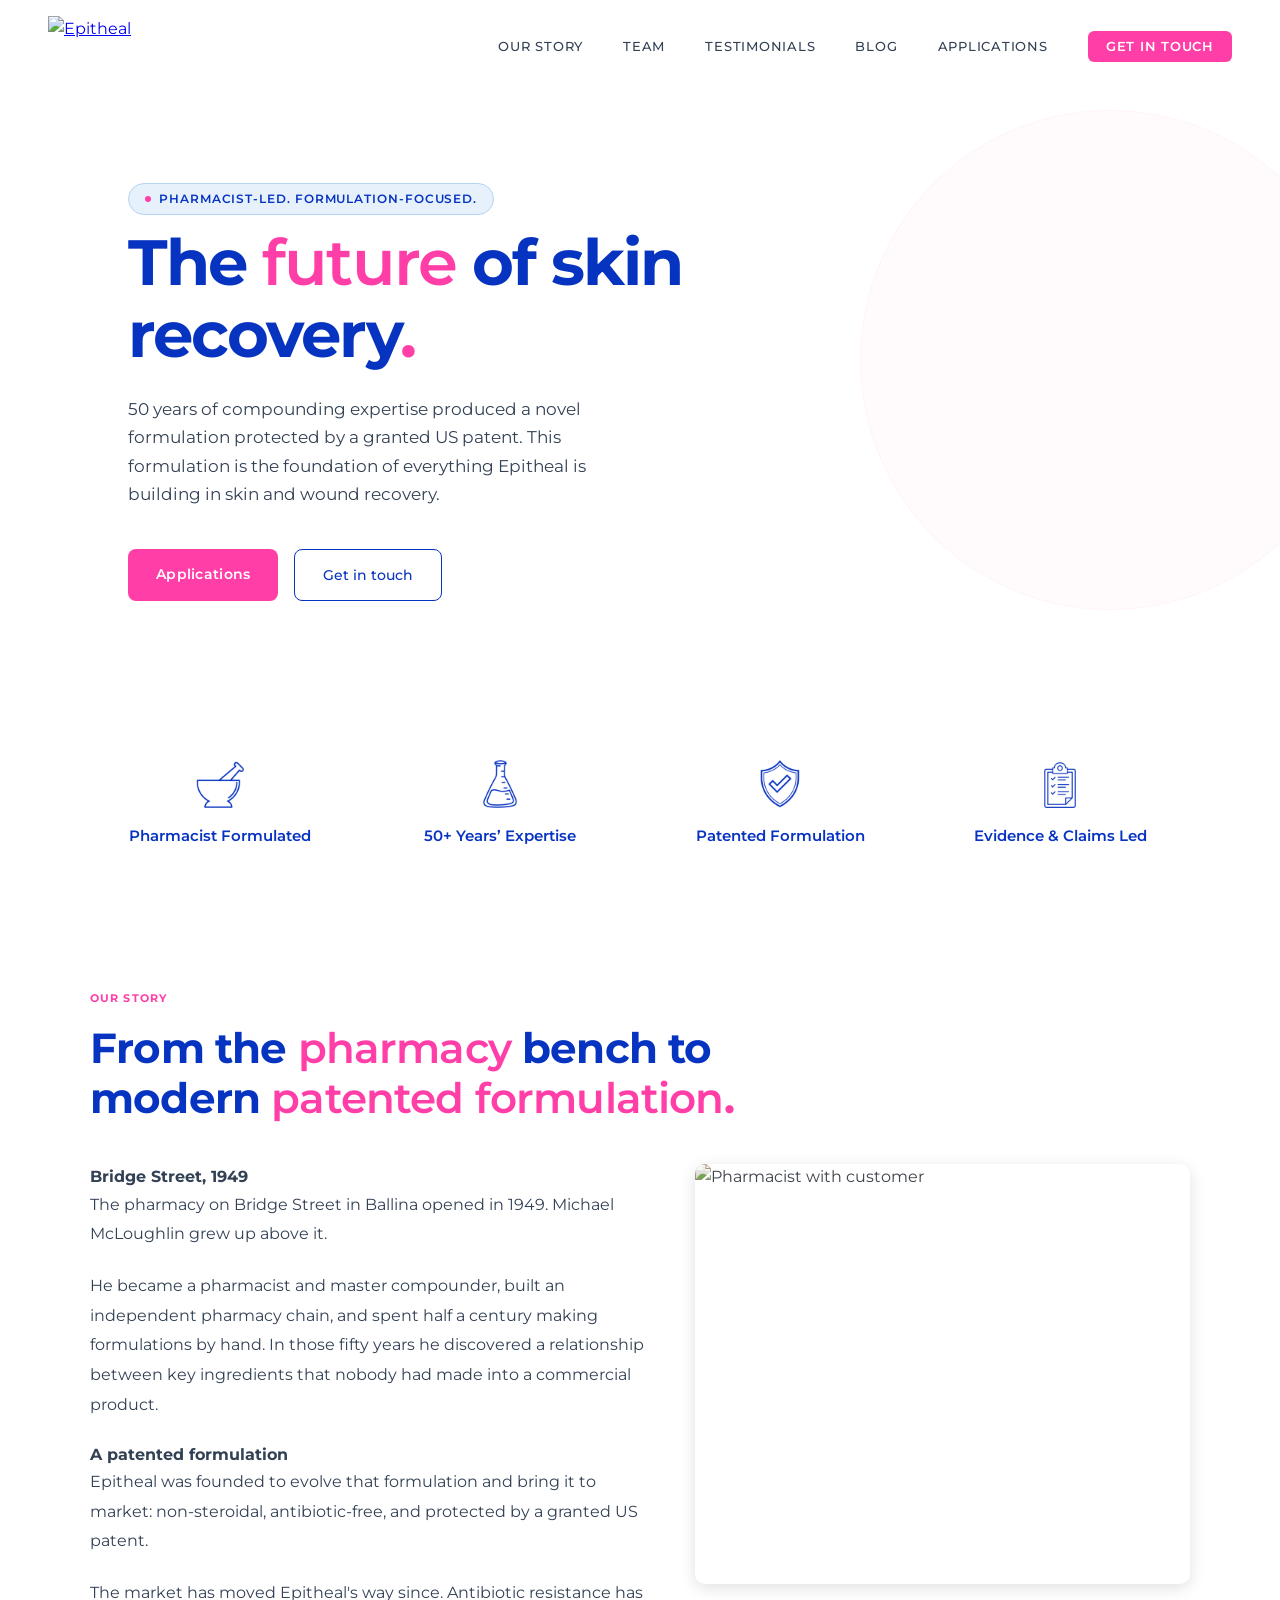
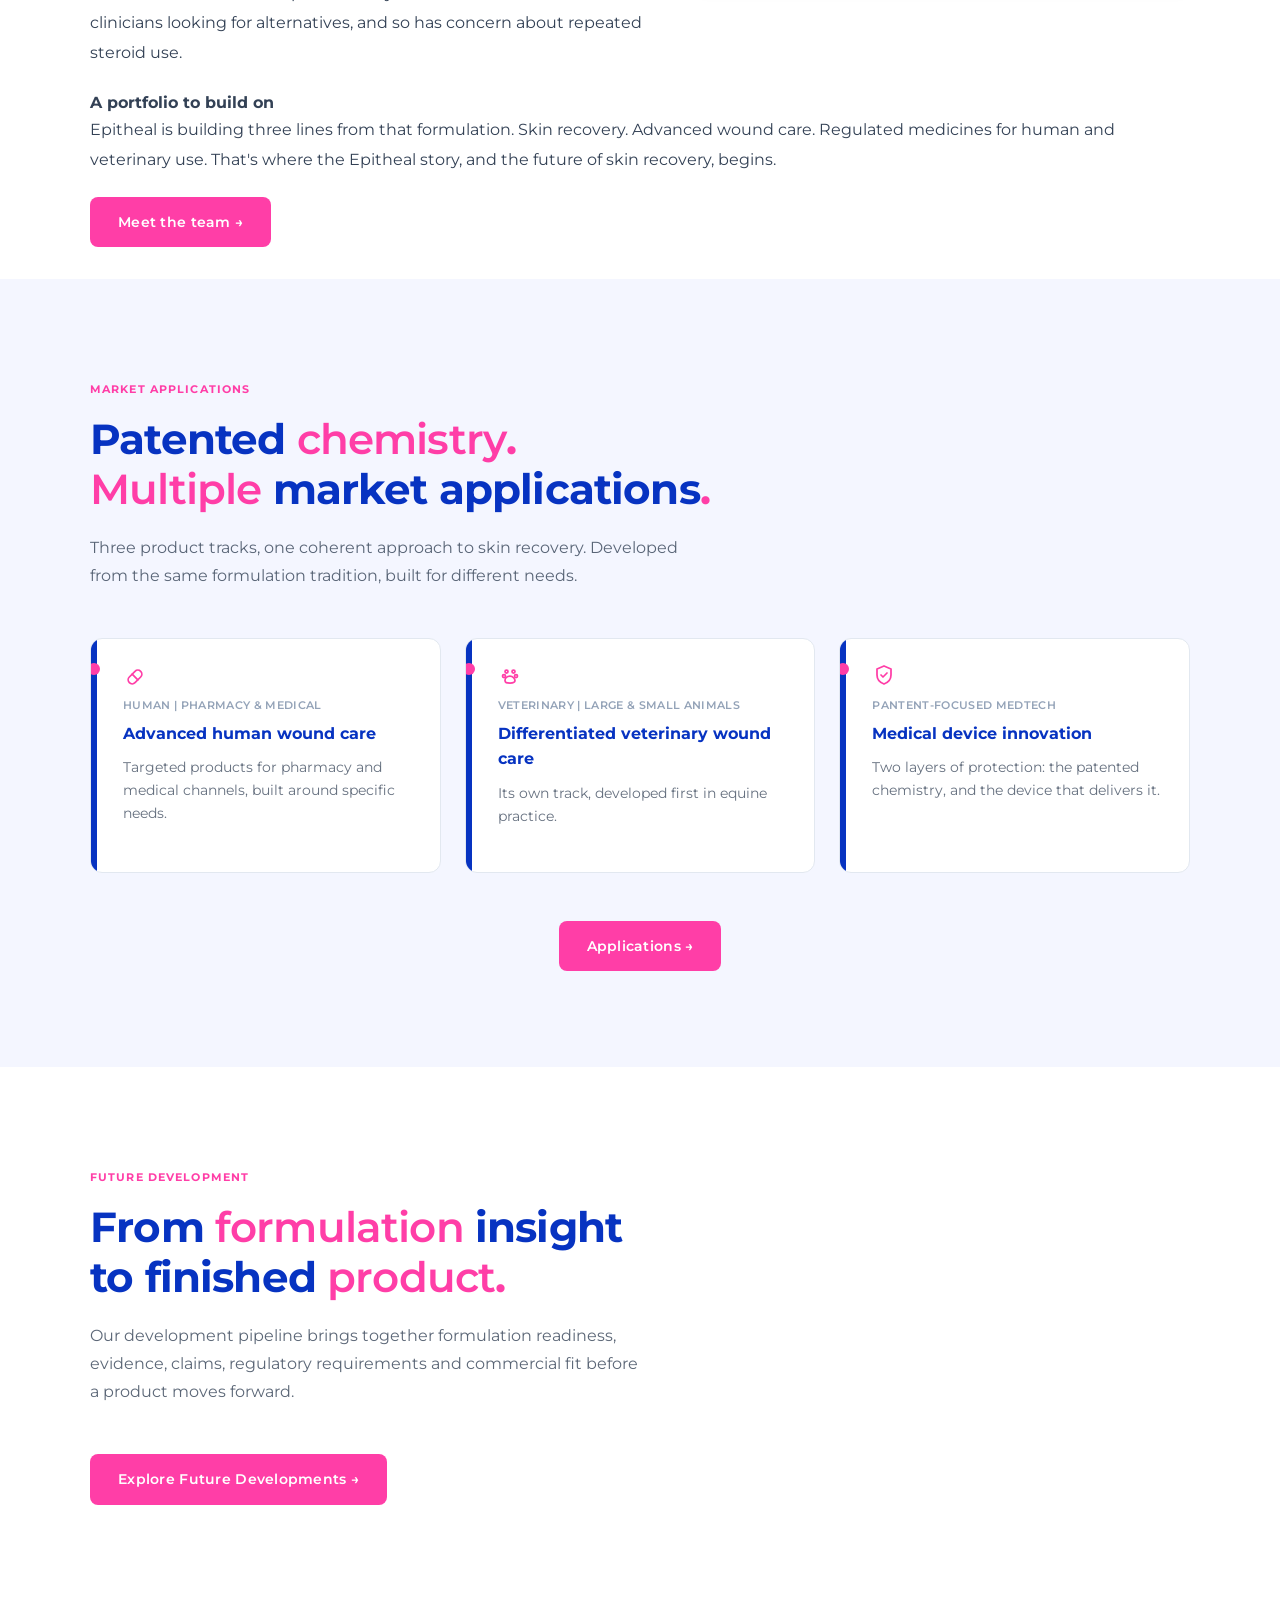
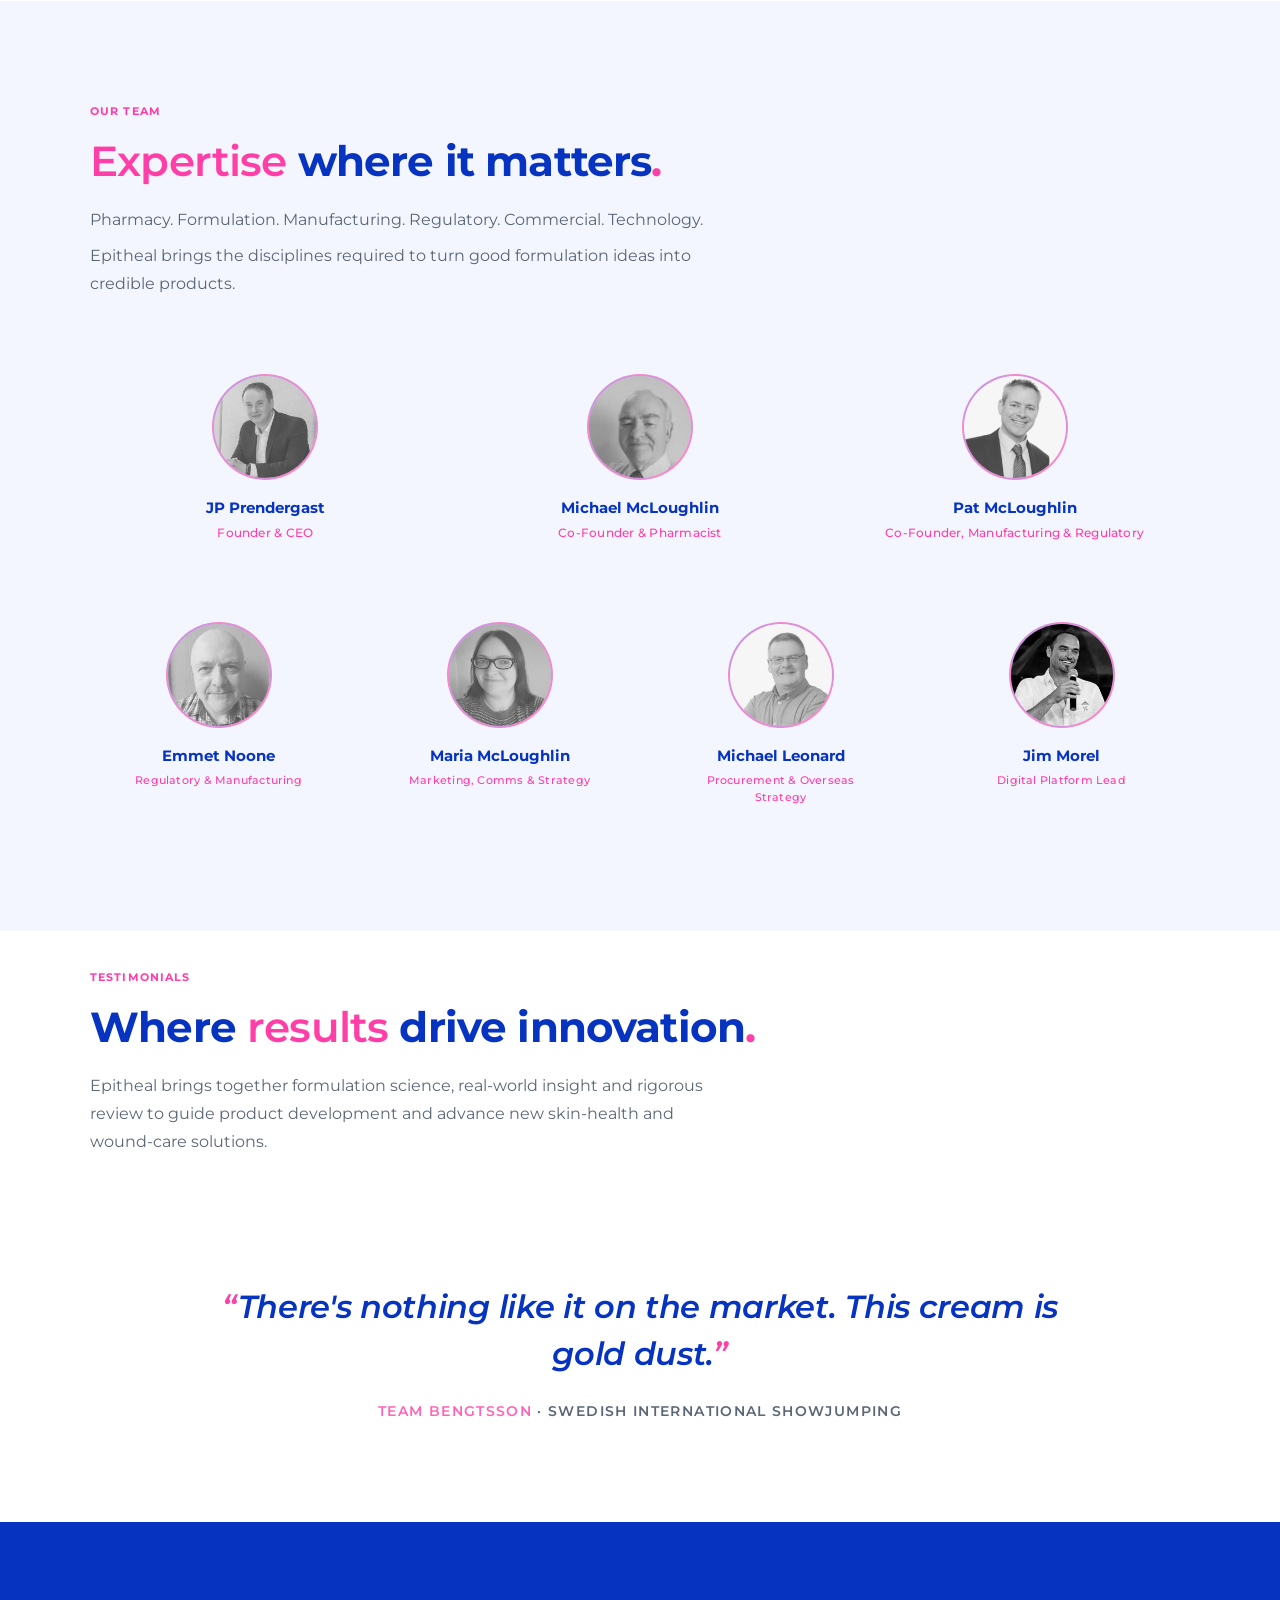
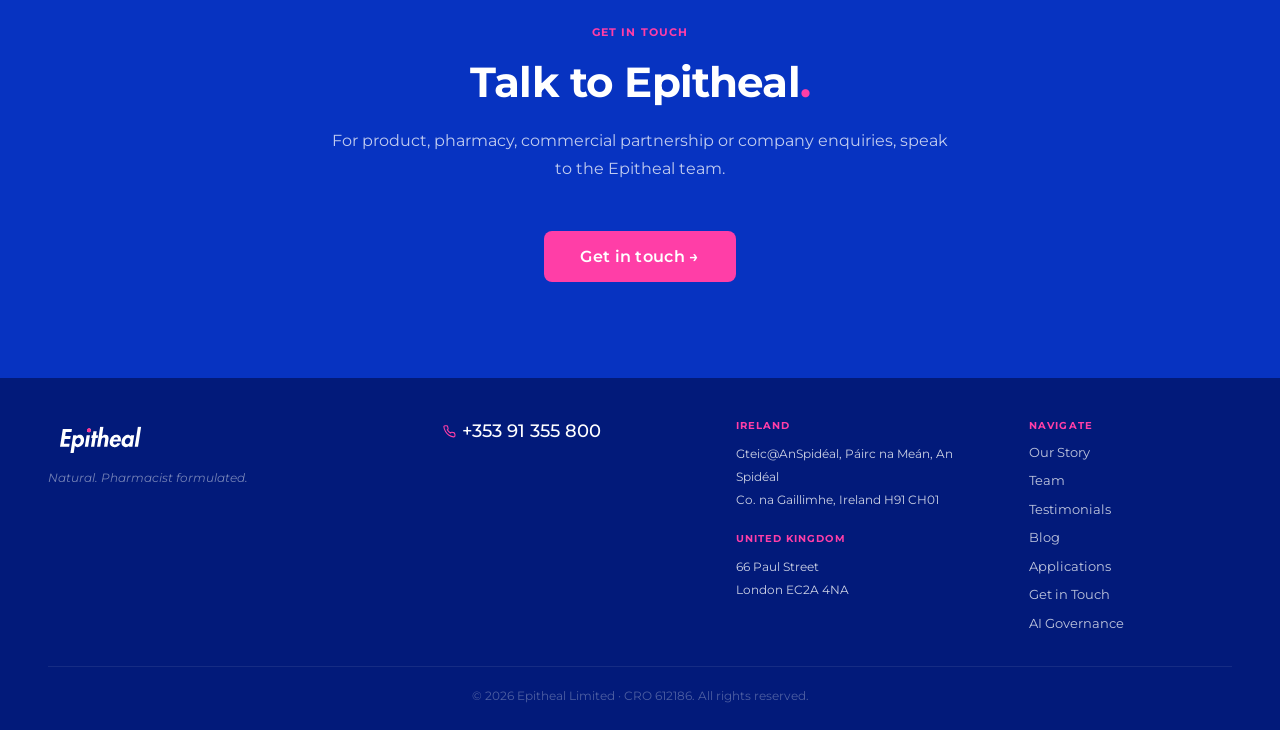
==== commit 637b4d35: "Minor text amendment" ====
--- a/index.html
+++ b/index.html
@@ -216,8 +216,7 @@
 						<p>
 							He became a pharmacist and master compounder, built an independent pharmacy chain, and spent
 							half a century making formulations by hand. In those fifty years he discovered a
-							relationship between key ingredients that nobody had made into a commercial product. He
-							developed it.
+							relationship between key ingredients that nobody had made into a commercial product. 
 						</p>
 						<h4>A patented formulation</h4>
 						<p>
@@ -434,9 +433,9 @@
 						<div class="team-role">Digital Platform Lead</div>
 						<p class="team-bio">
 							Developer with a career spanning project coordination, digital
-							design, and operations work. He leads Epitheal's digital space:
+							design, and operations work. Jim leads Epitheal's digital space:
 							Platform architecture &amp; infrastructure, AI and Data
-							compliance, and automation integrations. He is a qualified
+							compliance and automation integrations. Qualified
 							fullstack developer, ISC2 Certified in Cybersecurity (CC) and
 							Adobe Certified Professional.
 						</p>
@@ -701,6 +700,12 @@
 			var activeCard = null;
 			var GAP = 12;
 			var EDGE_MARGIN = 8;
+			// Below this width the bio renders inline in the card instead
+			// (see the ≤768px .team-bio rule in style.css) -- the popup
+			// mechanism is disabled entirely here, not just visually hidden,
+			// so a touch browser's synthetic mouseenter-on-first-tap can't
+			// trigger it.
+			var mobileQuery = window.matchMedia("(max-width: 768px)");
 
 			function position(card) {
 				var rect = card.getBoundingClientRect();
@@ -735,13 +740,26 @@
 
 			cards.forEach(function (card) {
 				card.addEventListener("mouseenter", function () {
+					if (mobileQuery.matches) return;
 					show(card);
 				});
 				card.addEventListener("mouseleave", hide);
 			});
 
 			window.addEventListener("resize", function () {
+				if (mobileQuery.matches) {
+					if (activeCard) hide();
+					return;
+				}
 				if (activeCard) position(activeCard);
+			});
+
+			// Precise breakpoint-crossing signal (e.g. rotating a tablet)
+			// in addition to the generic resize listener above -- makes
+			// sure the popup is torn down the instant the query flips to
+			// mobile, even if no further resize event follows.
+			mobileQuery.addEventListener("change", function (e) {
+				if (e.matches && activeCard) hide();
 			});
 		})();
 	</script>
--- a/assets/css/style.css
+++ b/assets/css/style.css
@@ -1587,6 +1587,21 @@
 		grid-template-columns: 1fr;
 	}
 
+	/* Mobile fallback: no hover on touch, so the bio renders inline
+	   and statically instead of relying on the popup (which is fully
+	   disabled at this breakpoint via matchMedia in the JS, not just
+	   hidden here). Styled like the site's other small body copy
+	   (e.g. .application-copy p) rather than the popup's white-card
+	   look, since it's just inline text now, not a floating panel. */
+	.team-bio {
+		display: block;
+		font-size: 0.9rem;
+		color: var(--charcoal-willow);
+		opacity: 0.8;
+		line-height: 1.7;
+		margin-top: 0.75rem;
+	}
+
 	.footer-body {
 		grid-template-columns: 1fr;
 		gap: 2rem;
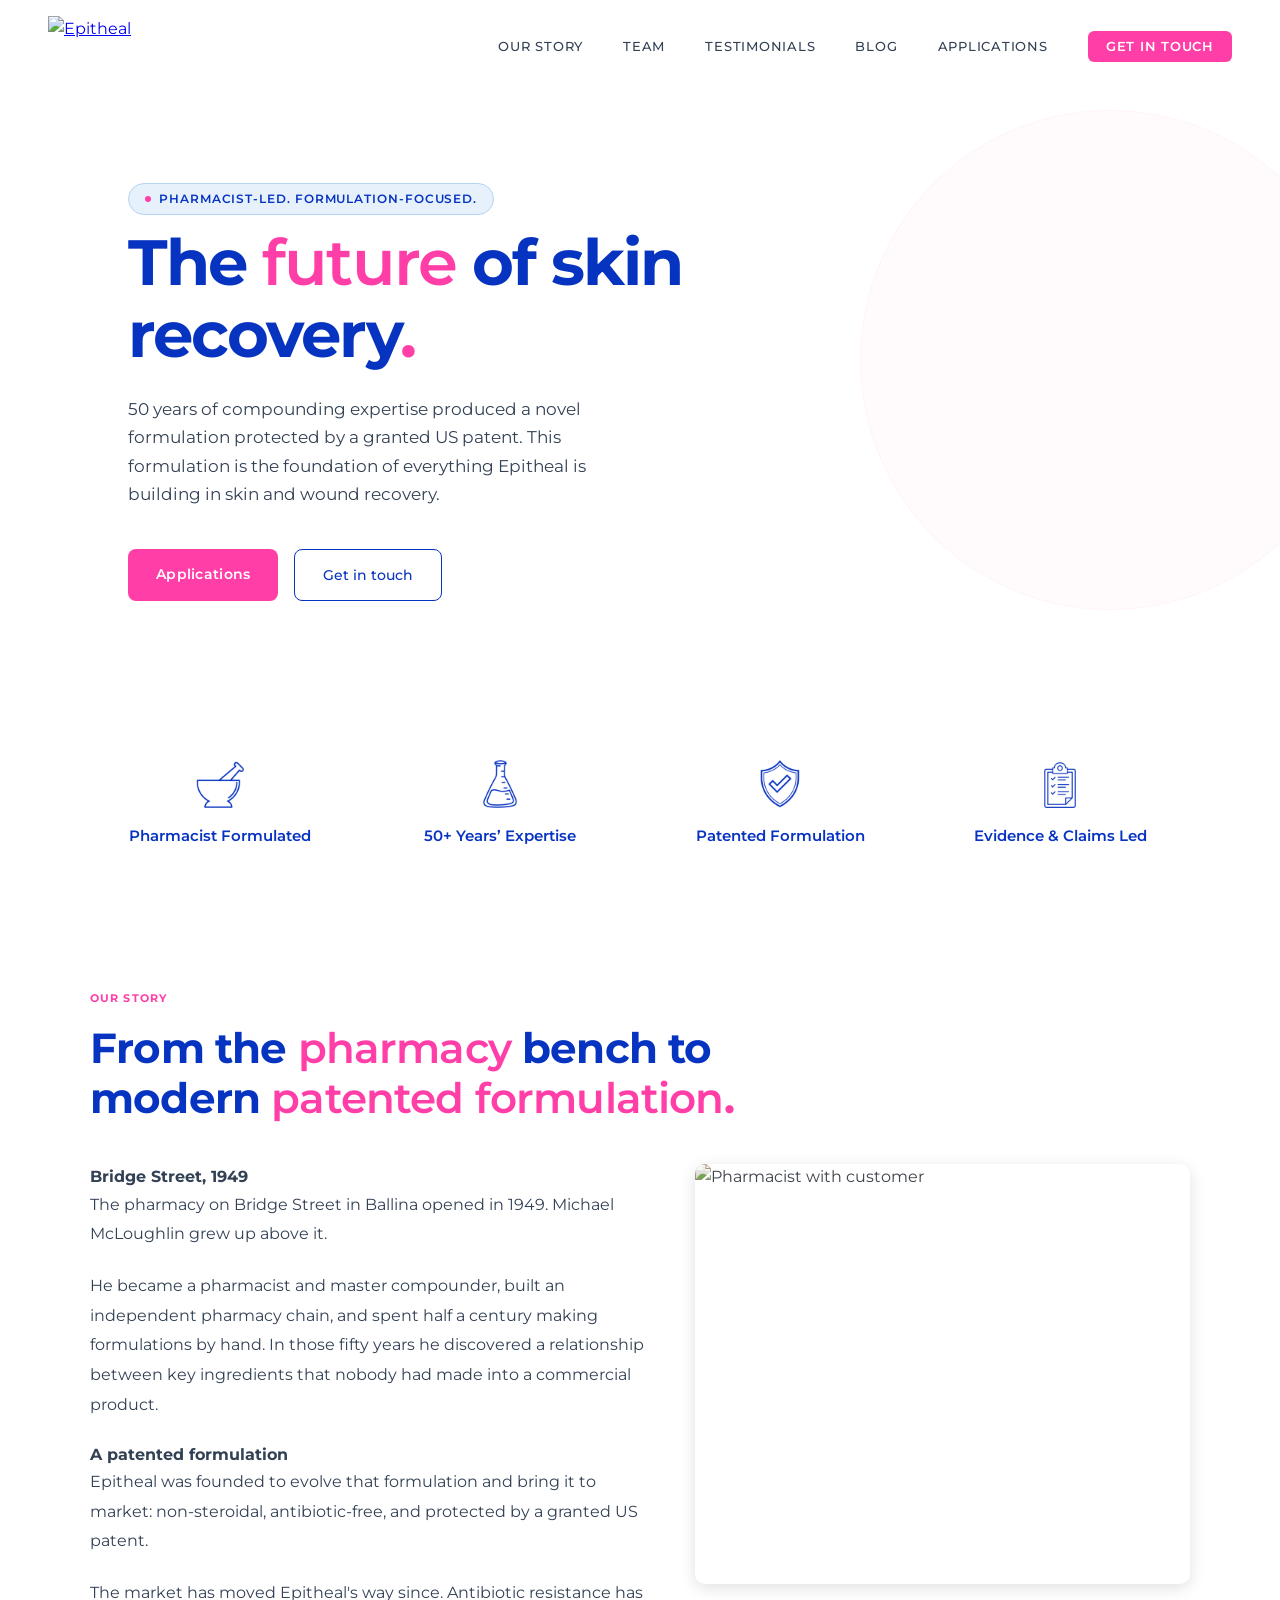
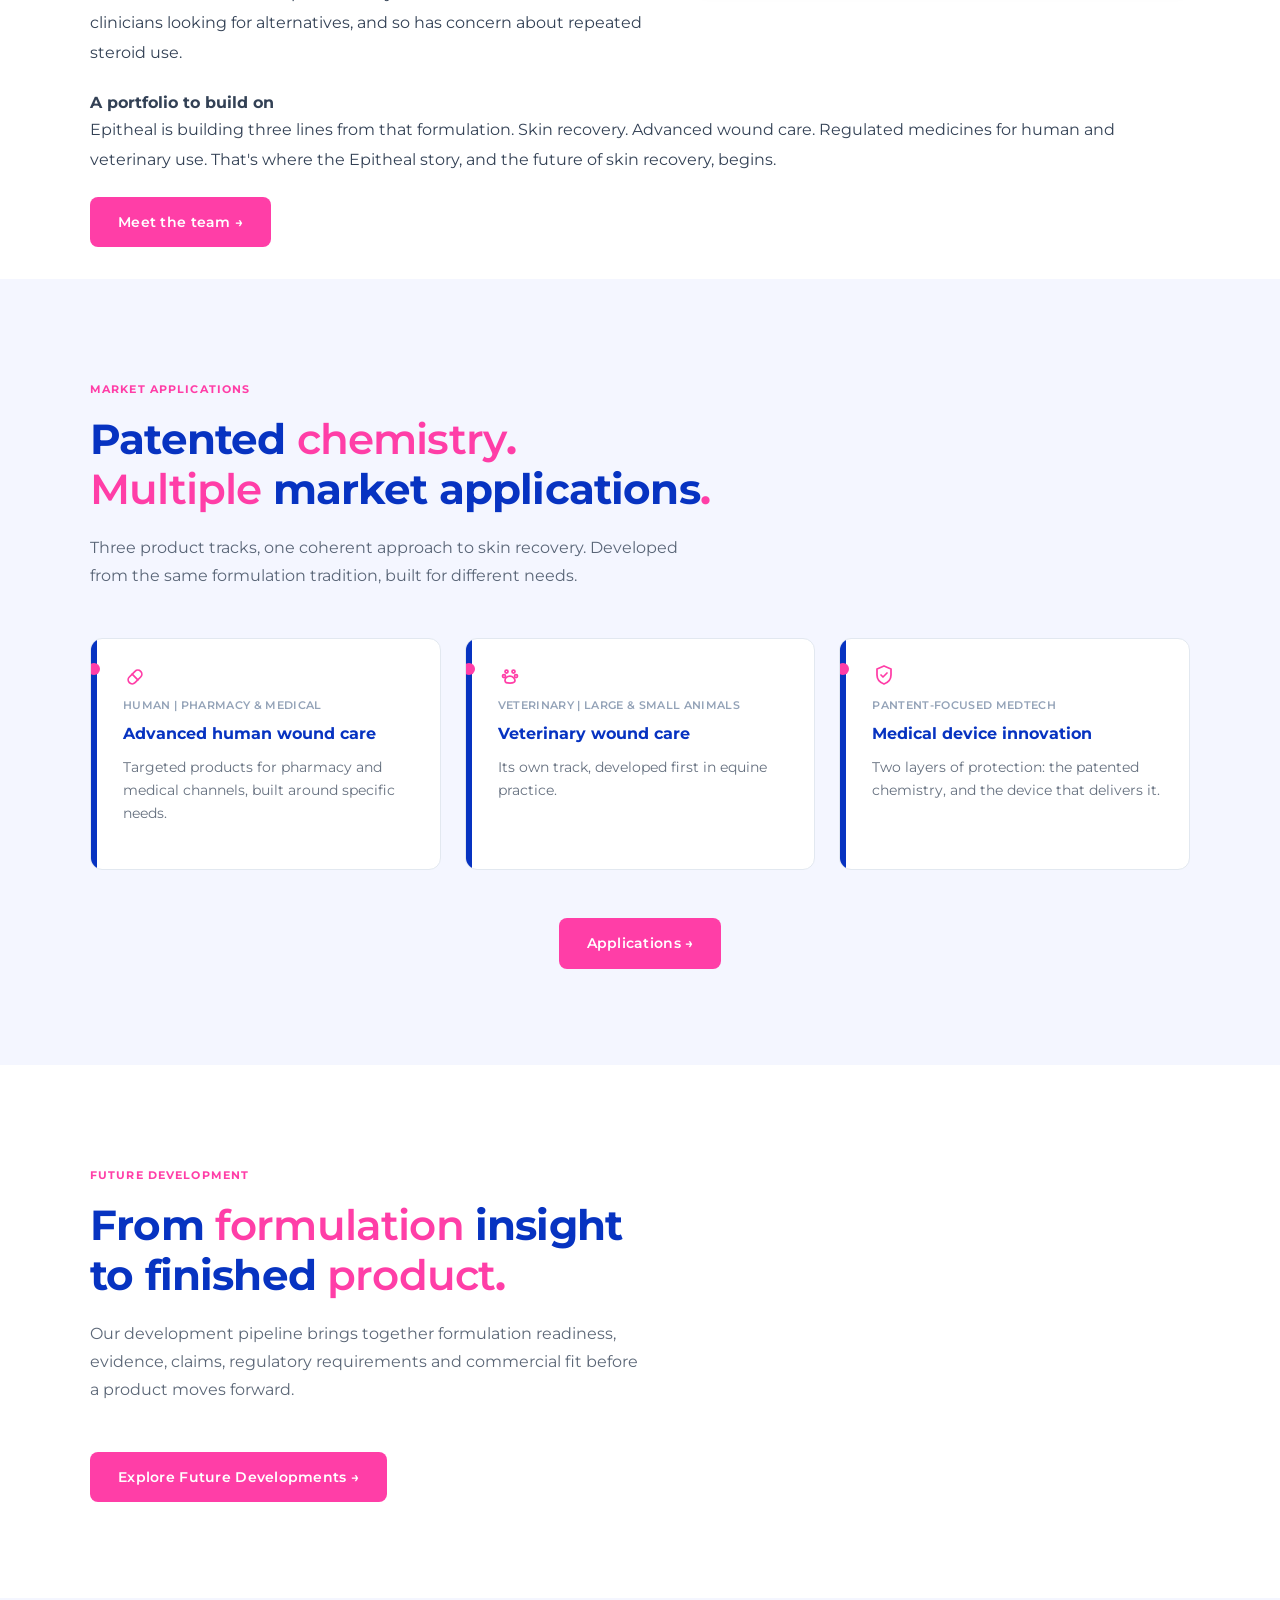
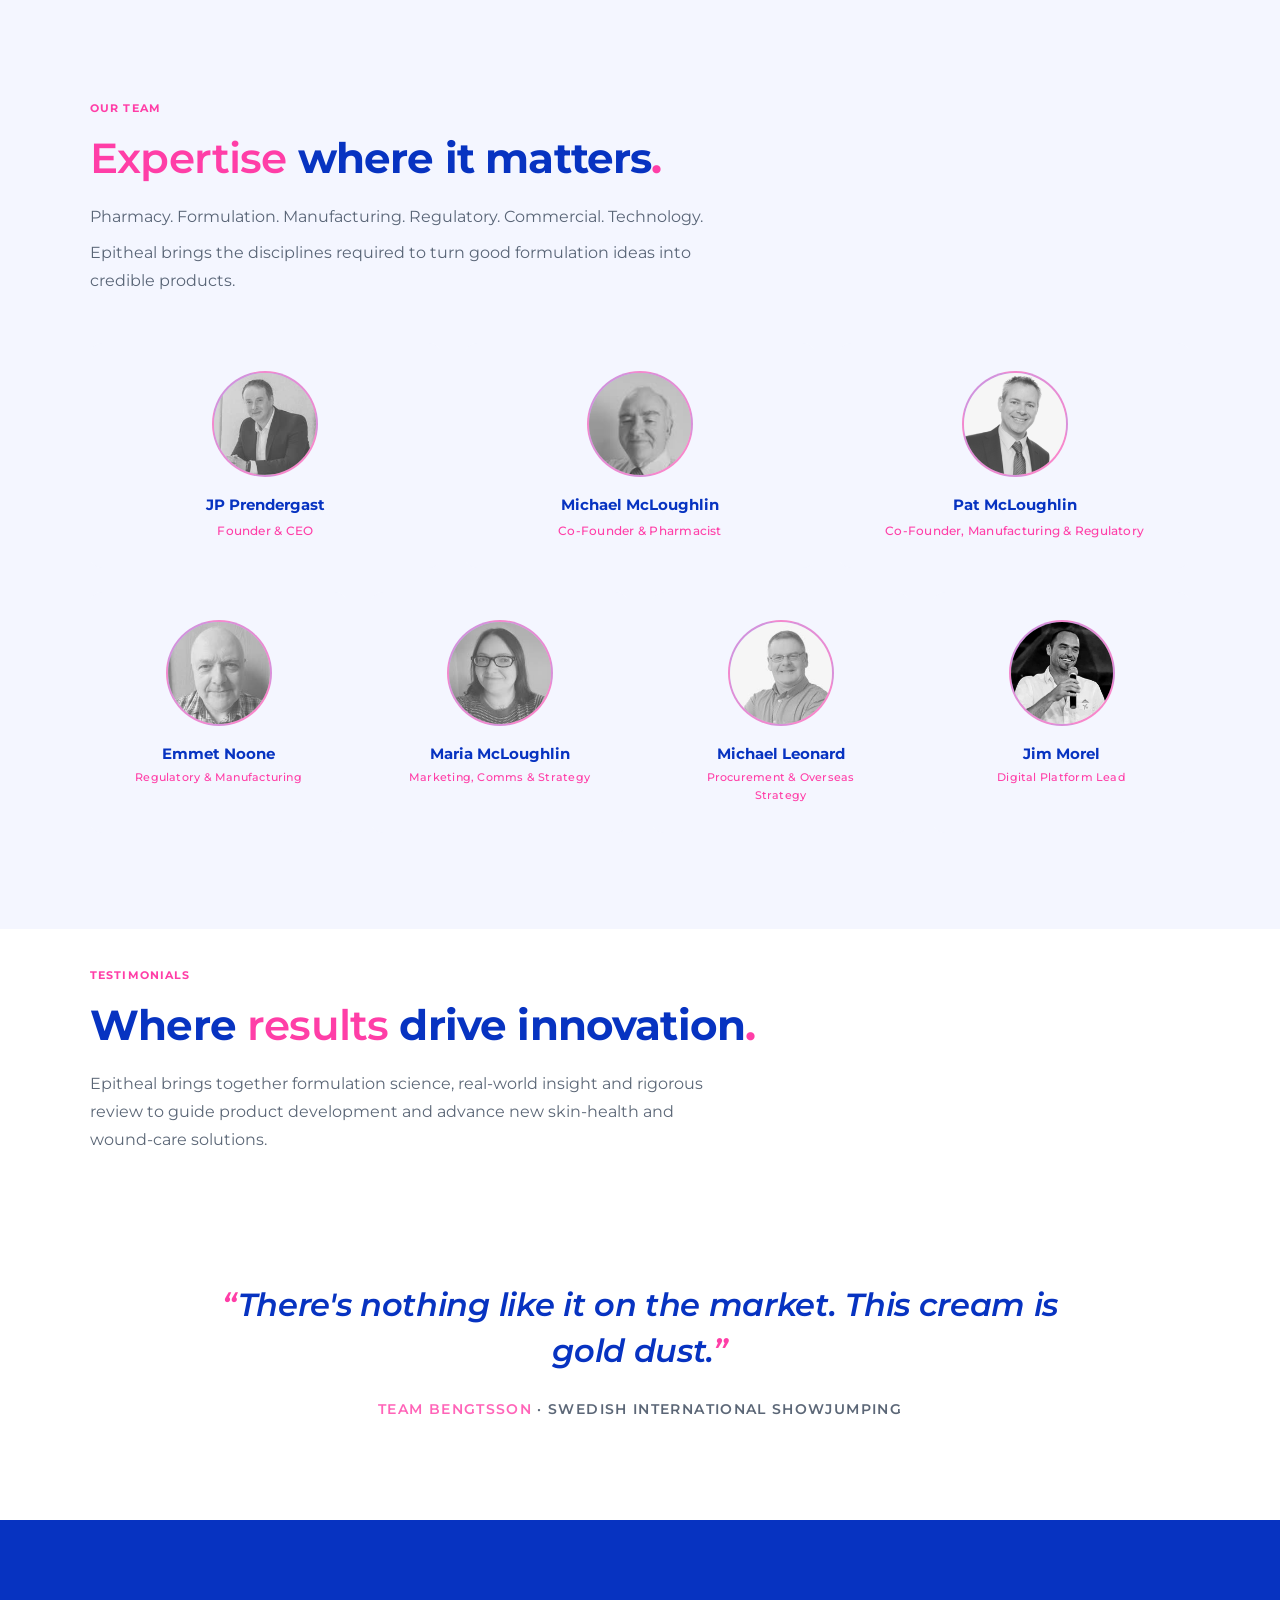
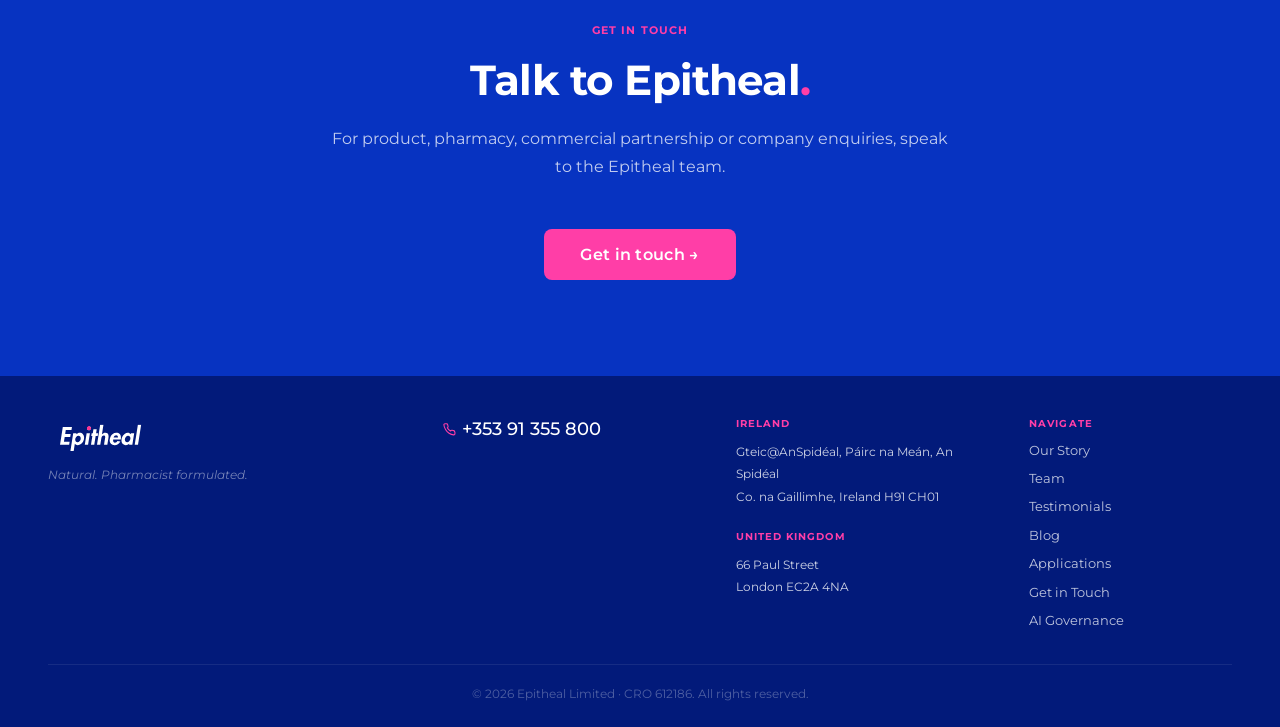
==== commit e4389a5a: "Minor text edit on market applications vet heading" ====
--- a/index.html
+++ b/index.html
@@ -279,7 +279,7 @@
 							<path d="M12 13c-3 0-5 2.2-5 4.5S8.5 20 12 20s5-1.2 5-2.5S15 13 12 13z"></path>
 						</svg>
 						<div class="product-card__eyebrow">Veterinary | Large & Small Animals</div>
-						<h3 class="product-card__heading">Differentiated veterinary wound care</h3>
+						<h3 class="product-card__heading">Veterinary wound care</h3>
 						<p class="product-card__body">Its own track, developed first in equine practice.</p>
 					</div>
 					<div class="product-card fade-up" style="transition-delay: 0.2s">
--- a/assets/css/style.css
+++ b/assets/css/style.css
@@ -879,9 +879,10 @@
 
 .applications-ai-gov-strip {
 	display: flex;
-	justify-content: center;
+	justify-content: flex-end;
 	align-items: center;
-	border-top: 1px solid rgba(7, 51, 193, 0.08);
+	gap: 50px;
+	/* border-top: 1px solid rgba(7, 51, 193, 0.08); */
 	padding-top: 2rem;
 	margin-bottom: 3rem;
 }
@@ -889,13 +890,14 @@
 .applications-ai-gov-link {
 	display: inline-flex;
 	align-items: center;
-	gap: 12px;
+	gap: 35px;
 	background: #E6F1FB;
 	border: 1px solid #B5D4F4;
 	border-radius: 100px;
 	padding: 10px 20px;
 	text-decoration: none;
 	transition: opacity 0.2s ease;
+
 }
 
 .applications-ai-gov-link:hover,
@@ -975,6 +977,20 @@
 	object-fit: cover;
 	border-radius: 50%;
 	display: block;
+}
+
+/* AI Governance strip orb -- scoped to .applications-ai-gov-strip so it
+   doesn't touch the .application-media used by the three track-block
+   sections above (bare .application-media/.application-media-placeholder/
+   .application-orb rules already exist for those; redefining them
+   unscoped here would silently override that sizing/background site-wide). */
+.applications-ai-gov-strip .application-media {
+	width: 100px;
+	flex-shrink: 0;
+}
+
+.applications-ai-gov-strip .application-media-placeholder {
+	background: var(--blue);
 }
 
 .application-num {
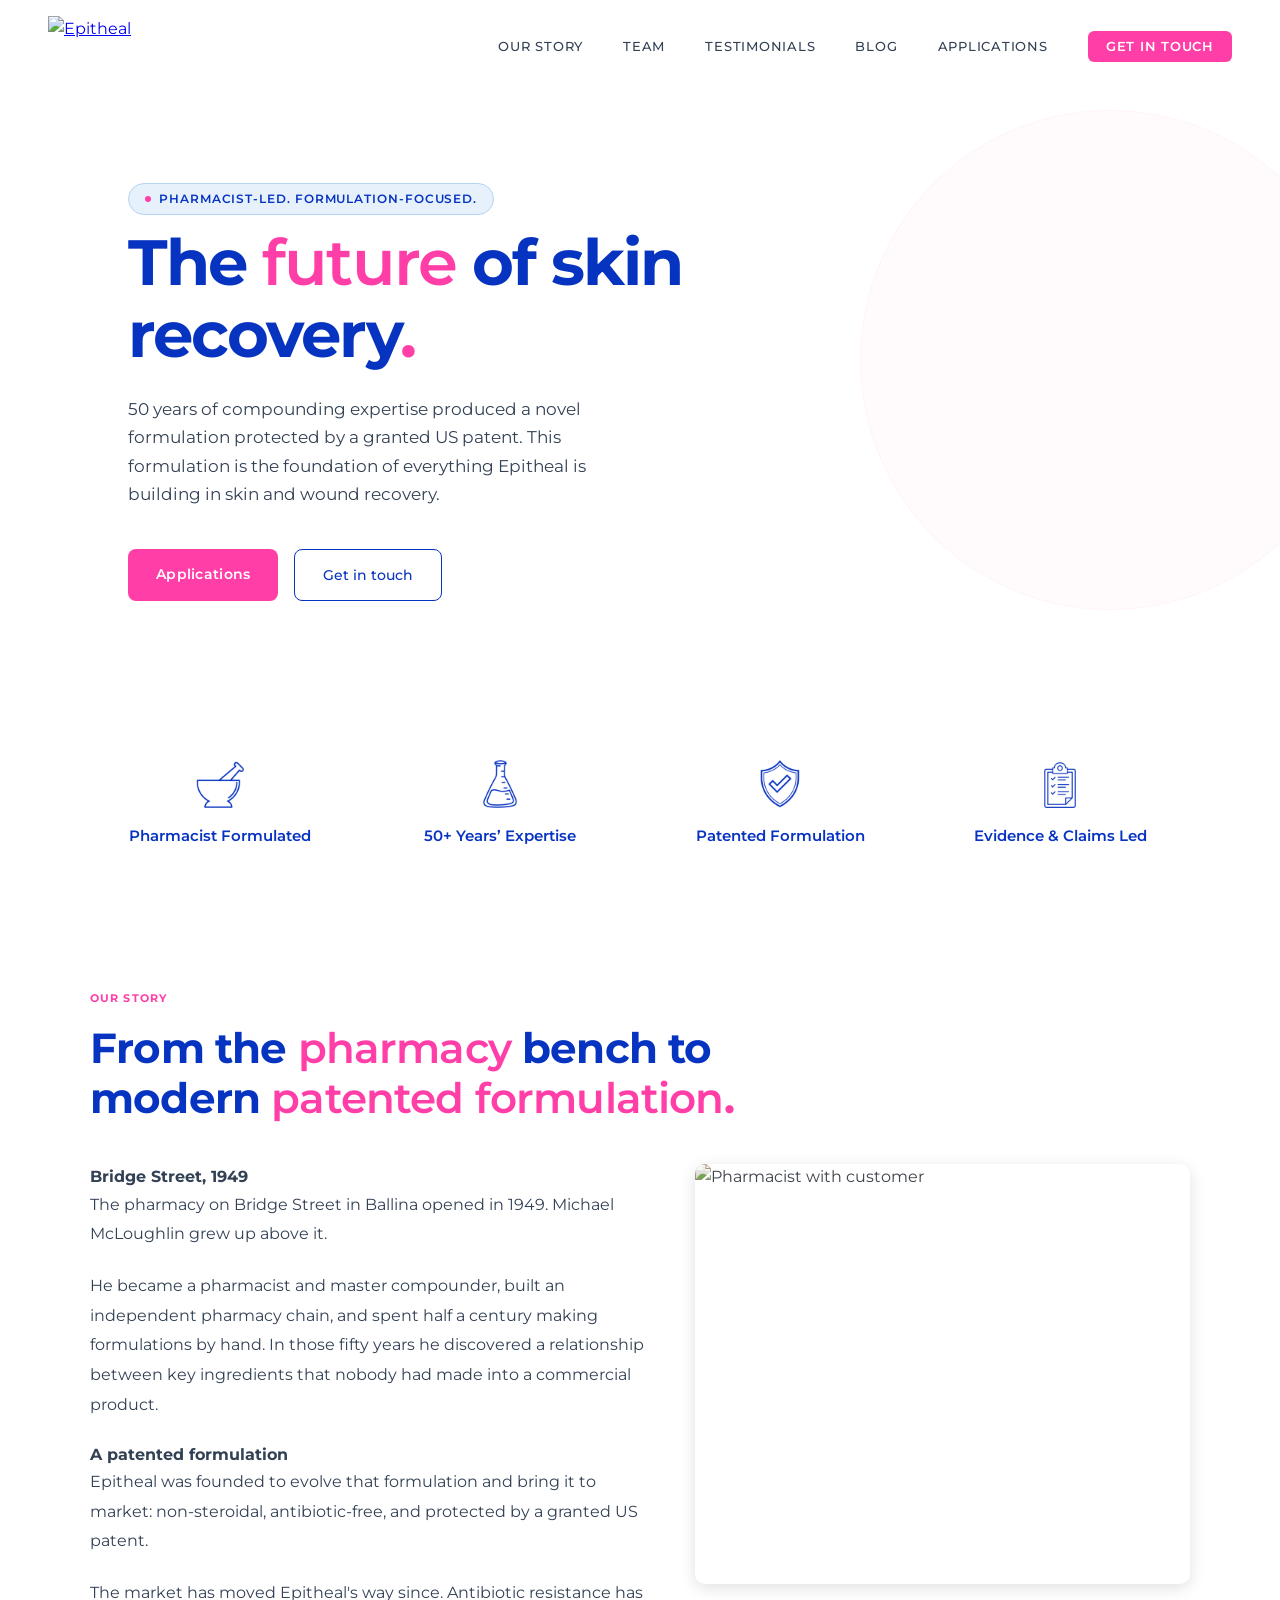
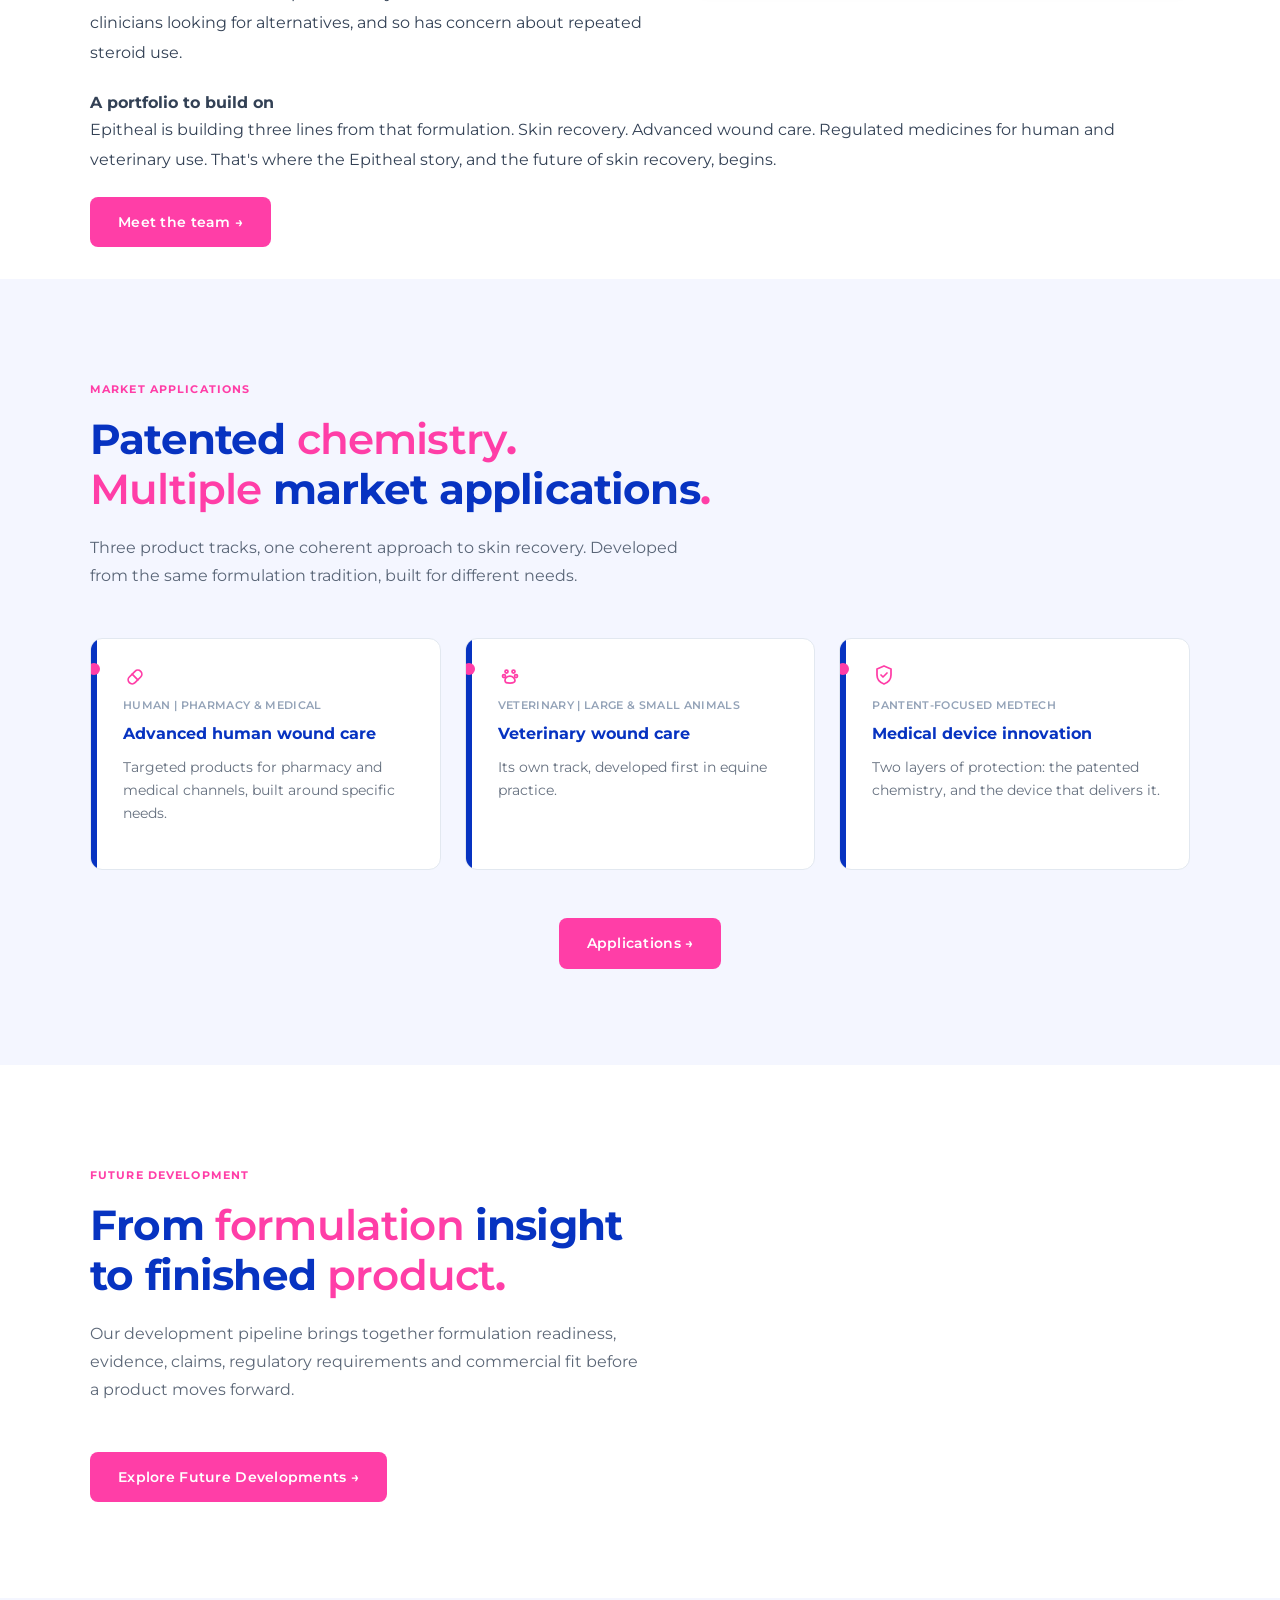
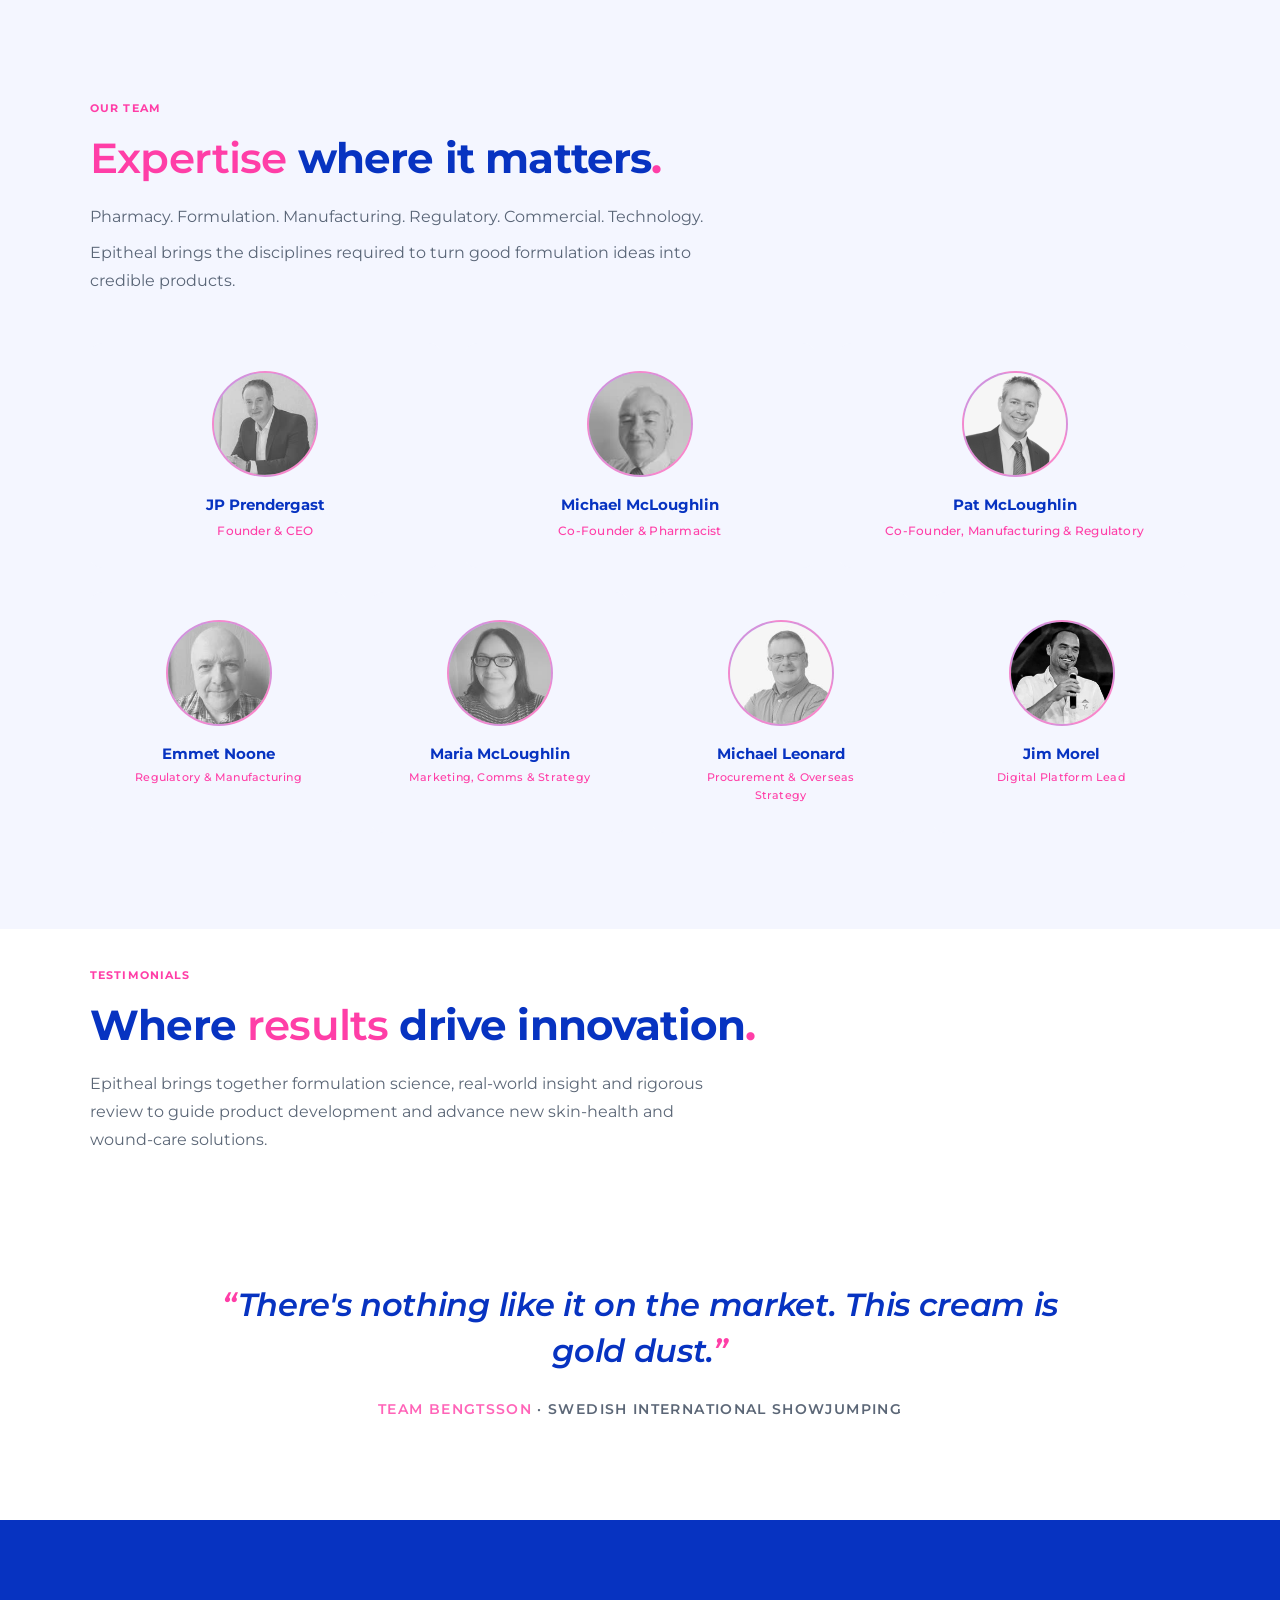
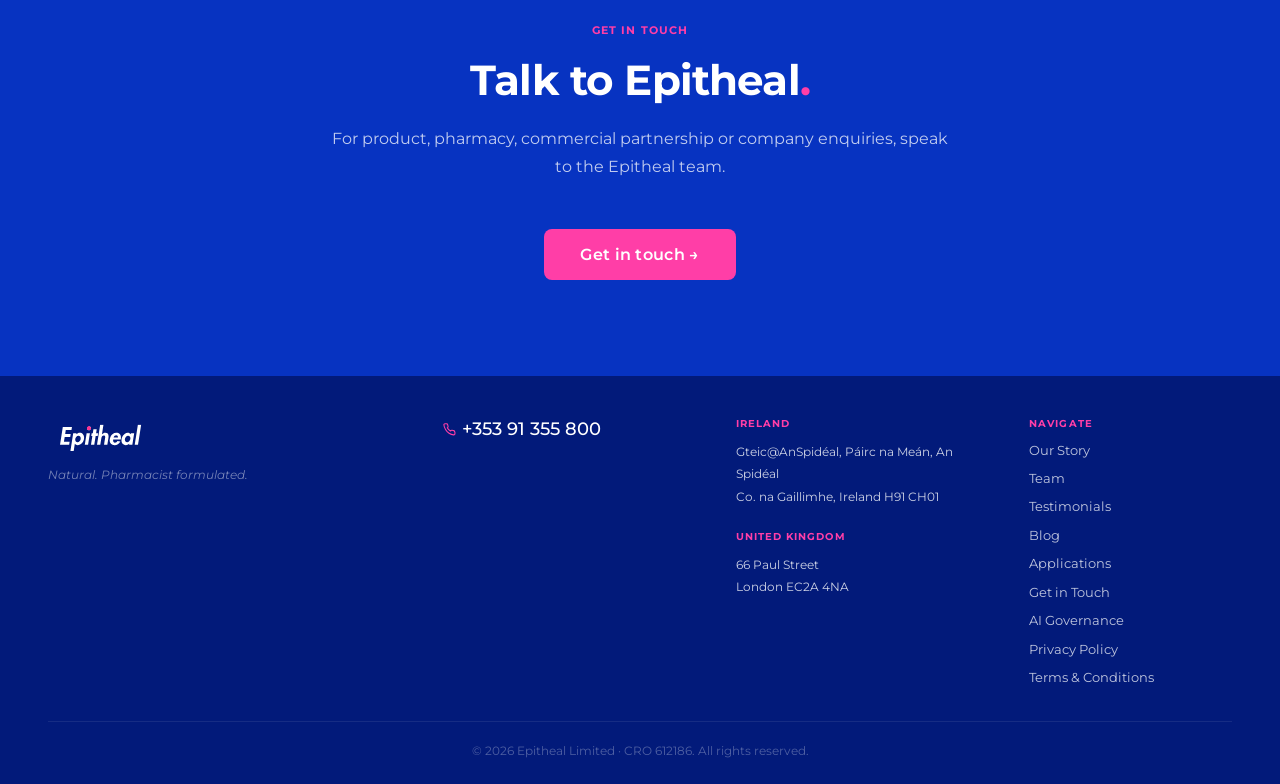
==== commit 007a68e4: "Add Privacy Policy and Terms & Conditions pages, link from footer nav" ====
--- a/index.html
+++ b/index.html
@@ -78,7 +78,6 @@
 			<li><a href="/applications.html">Applications</a></li>
 			<li><a href="#contact" class="nav-contact">Get in touch</a></li>
 		</ul>
-		<a href="/ga/" class="nav-lang" aria-label="Switch to Irish language">EN&nbsp;|&nbsp;GA</a>
 		<button type="button" class="nav-toggle" aria-expanded="false" aria-controls="mobile-nav-panel"
 			aria-label="Open menu">
 			<span class="nav-toggle-bar"></span>
@@ -545,6 +544,8 @@
 					<a href="/applications.html">Applications</a>
 					<a href="#contact">Get in Touch</a>
 					<a href="/ai-governance.html">AI Governance</a>
+					<a href="/privacy-policy.html">Privacy Policy</a>
+					<a href="/terms.html">Terms &amp; Conditions</a>
 				</div>
 			</div>
 		</div>
--- a/assets/css/style.css
+++ b/assets/css/style.css
@@ -95,27 +95,6 @@
 	opacity: 1 !important;
 }
 
-.nav-lang {
-	display: none;
-	font-size: 0.75rem;
-	font-weight: 600;
-	color: rgba(255, 255, 255, 0.5);
-	letter-spacing: 0.06em;
-	border: 1px solid rgba(255, 255, 255, 0.2);
-	padding: 5px 12px;
-	border-radius: 4px;
-	cursor: pointer;
-	transition:
-		color 0.2s,
-		border-color 0.2s;
-	text-decoration: none;
-}
-
-.nav-lang:hover {
-	color: rgba(255, 255, 255, 0.85);
-	border-color: rgba(255, 255, 255, 0.4);
-}
-
 .nav-toggle {
 	display: none;
 	flex-direction: column;
@@ -542,6 +521,26 @@
 .story-text p strong {
 	color: var(--blue);
 	font-weight: 600;
+}
+
+.legal-content h3 {
+	font-size: 1.3rem;
+	font-weight: 700;
+	color: var(--blue);
+	margin: 2.25rem 0 0.75rem;
+}
+
+.legal-content p,
+.legal-content li {
+	font-size: 1rem;
+	line-height: 1.75;
+	color: var(--charcoal-willow);
+	margin-bottom: 1rem;
+}
+
+.legal-content ul {
+	padding-left: 1.25rem;
+	margin-bottom: 1.5rem;
 }
 
 .photo-slot {
@@ -1496,10 +1495,6 @@
 		display: none;
 	}
 
-	.nav-lang {
-		display: none;
-	}
-
 	.nav-toggle {
 		display: flex;
 	}
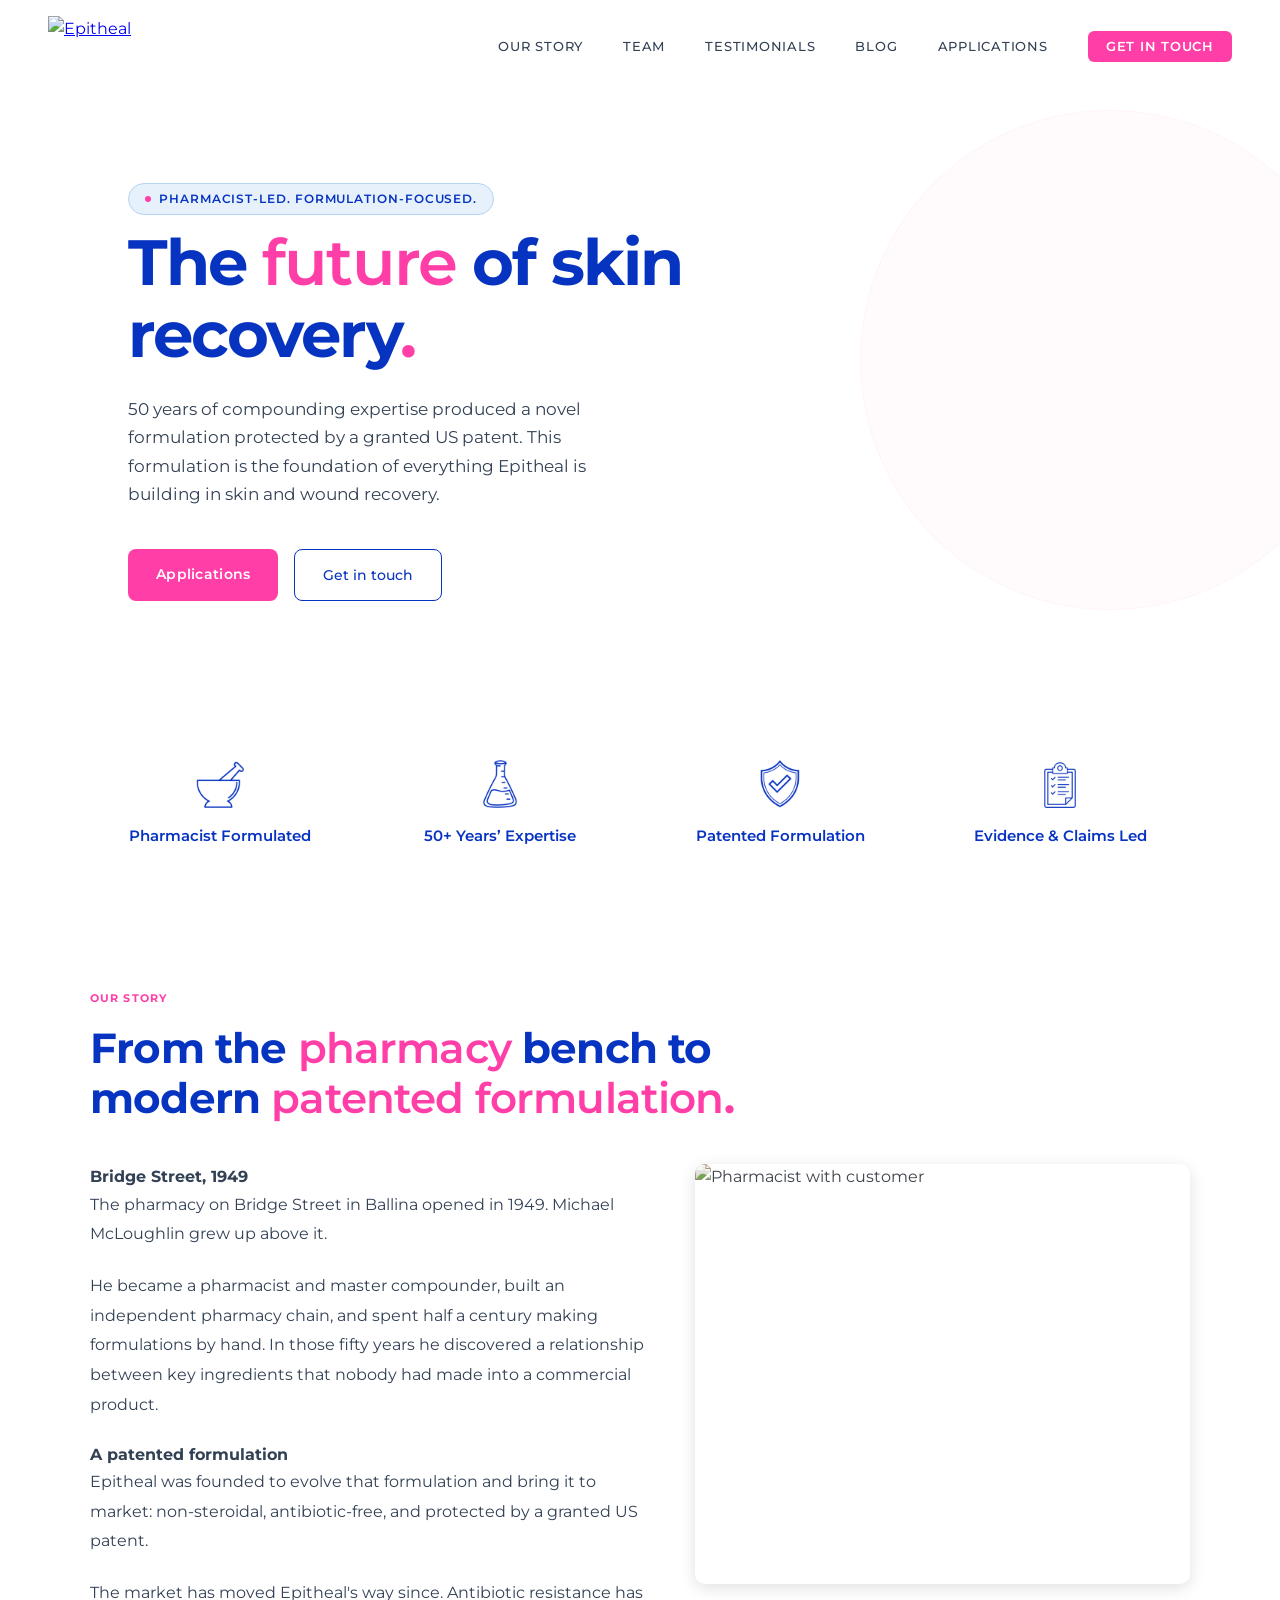
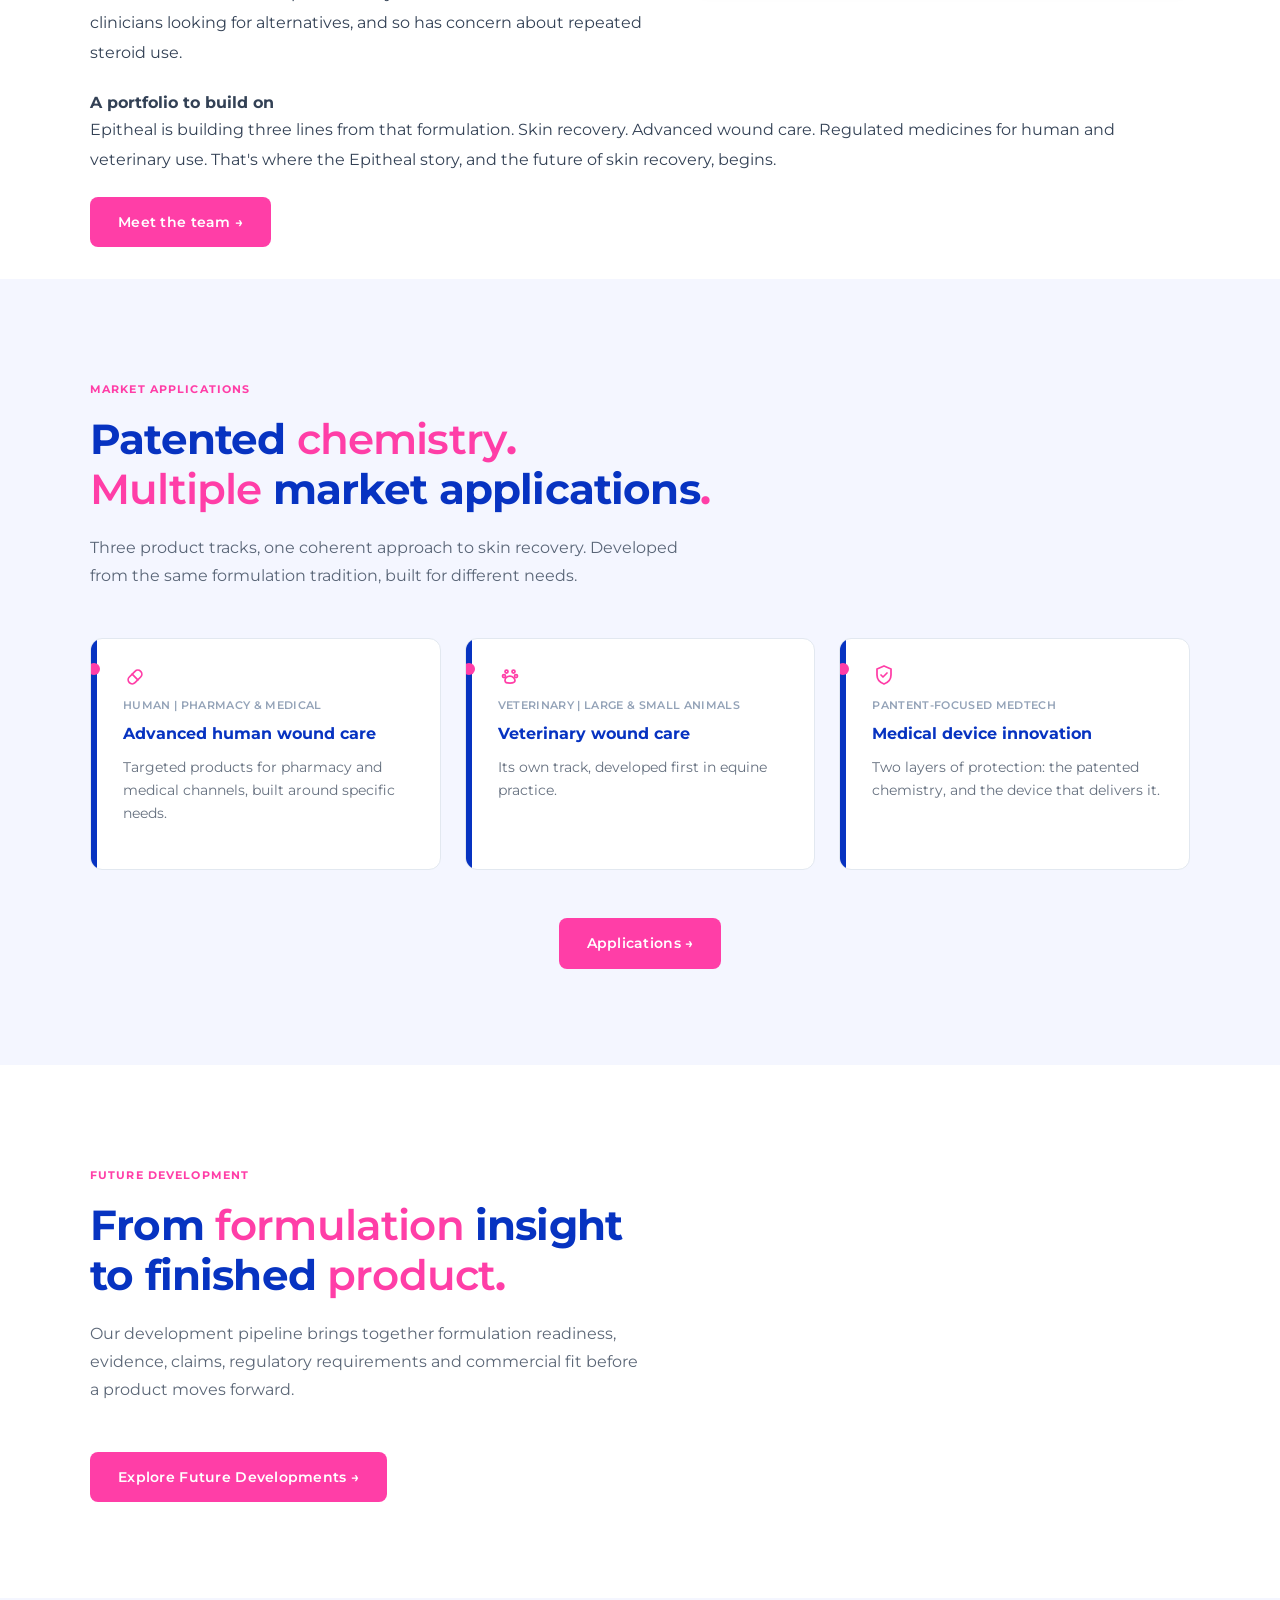
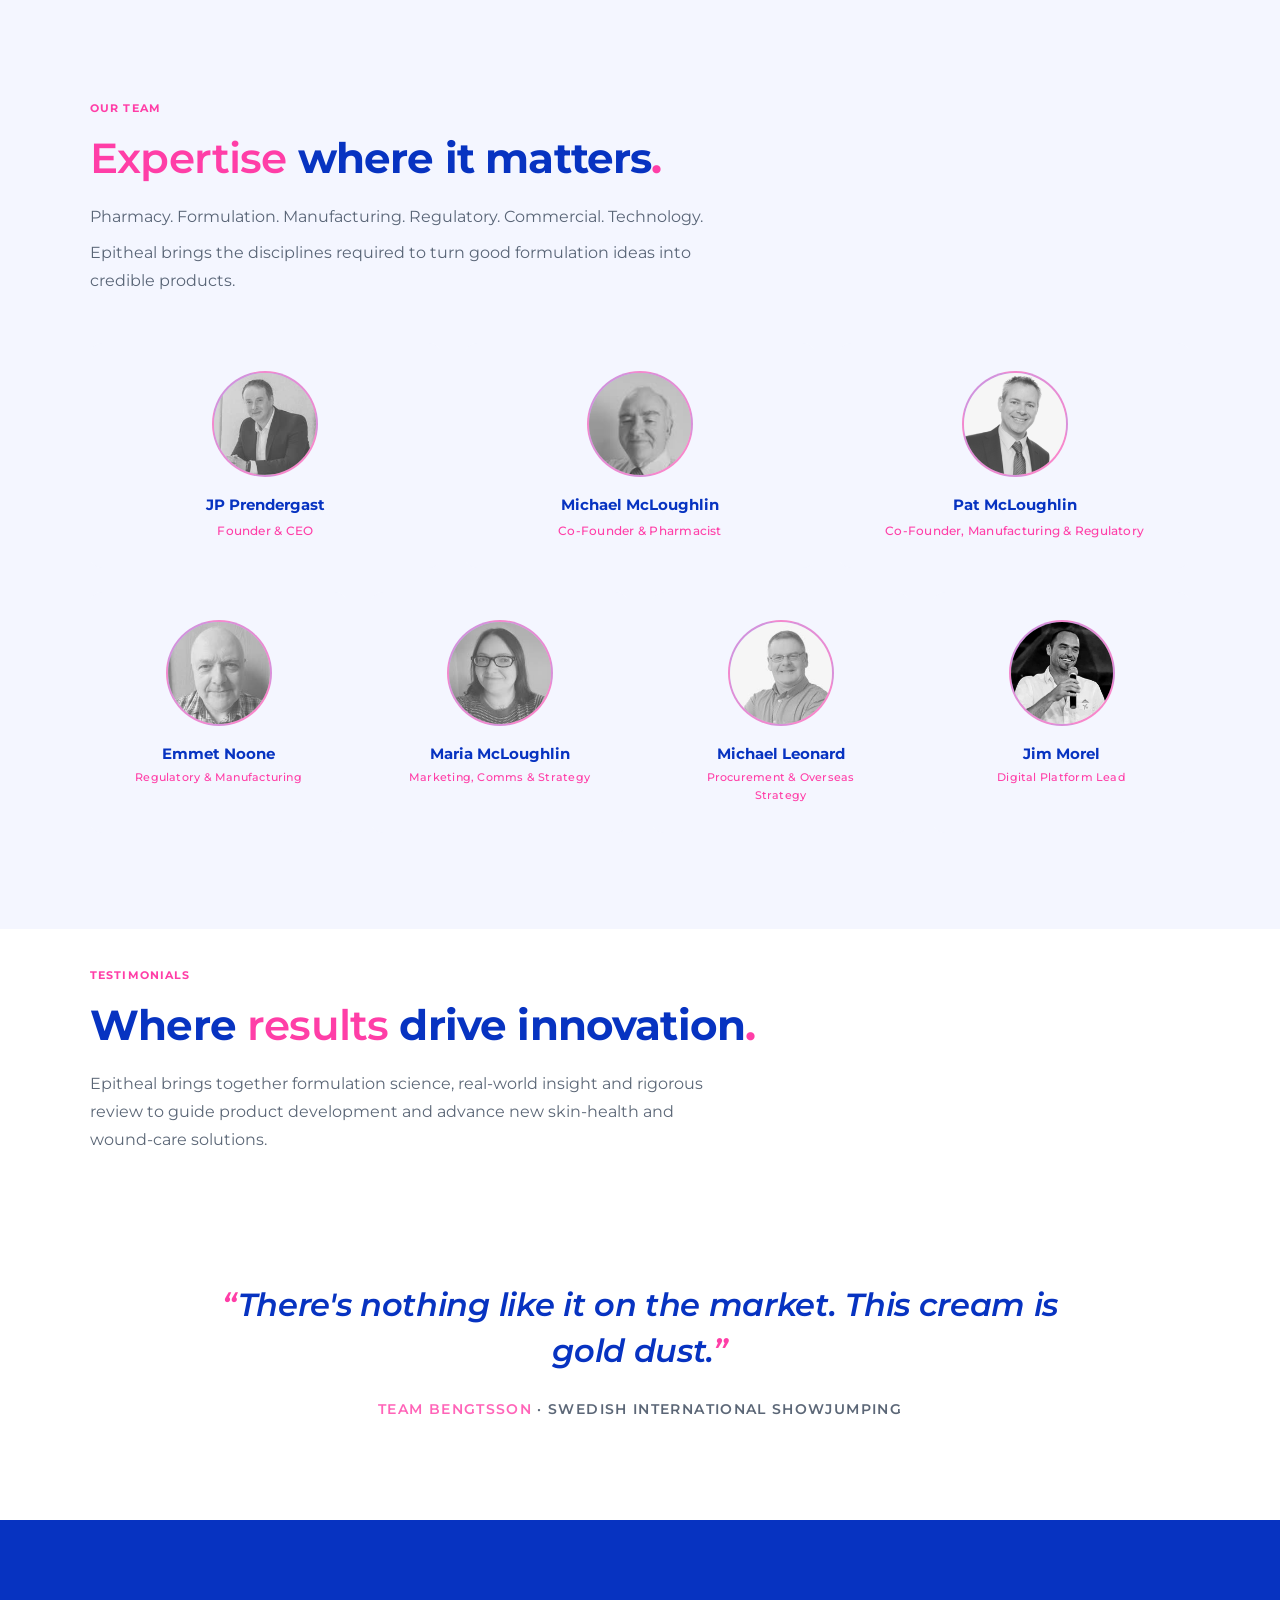
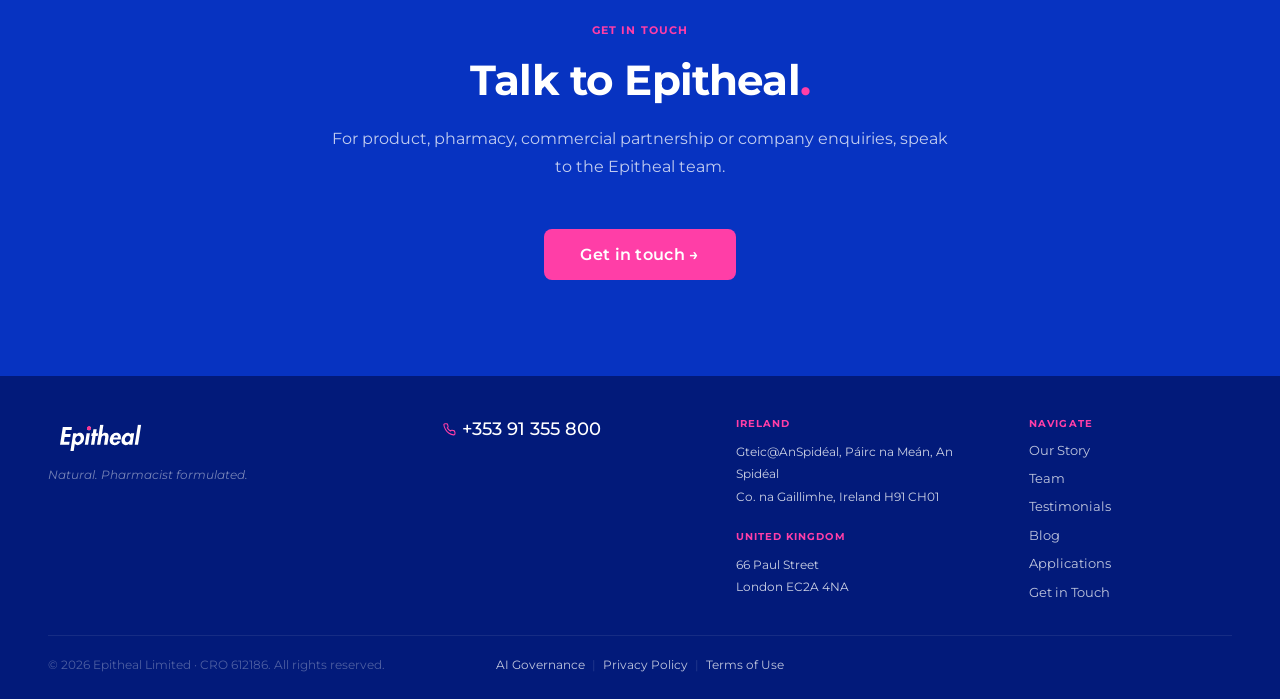
==== commit 62c5d957: "Move legal links to footer bottom bar, matching Apple's layout Move AI Governance, Privacy Policy, a" ====
--- a/index.html
+++ b/index.html
@@ -543,13 +543,17 @@
 					<a href="https://blog.epitheal.com/">Blog</a>
 					<a href="/applications.html">Applications</a>
 					<a href="#contact">Get in Touch</a>
-					<a href="/ai-governance.html">AI Governance</a>
-					<a href="/privacy-policy.html">Privacy Policy</a>
-					<a href="/terms.html">Terms &amp; Conditions</a>
 				</div>
 			</div>
 		</div>
-		<p class="footer-copyright">© 2026 Epitheal Limited &middot; CRO 612186. All rights reserved.</p>
+		<div class="footer-bottom">
+			<p class="footer-copyright">© 2026 Epitheal Limited &middot; CRO 612186. All rights reserved.</p>
+			<div class="footer-legal">
+				<a href="/ai-governance.html">AI Governance</a>
+				<a href="/privacy-policy.html">Privacy Policy</a>
+				<a href="/terms.html">Terms of Use</a>
+			</div>
+		</div>
 	</footer>
 
 	<!-- EMAIL MODAL -->
--- a/assets/css/style.css
+++ b/assets/css/style.css
@@ -491,6 +491,11 @@
 /* ─── STORY ───────────────────────────────────────────── */
 
 .story {
+	background: var(--zinc-white);
+	padding-bottom: 2rem;
+}
+
+.legal-page {
 	background: var(--zinc-white);
 	padding-bottom: 2rem;
 }
@@ -1355,12 +1360,50 @@
 	line-height: 1.9;
 }
 
+.footer-bottom {
+	display: grid;
+	grid-template-columns: 1fr auto 1fr;
+	align-items: center;
+	gap: 0.75rem 1.5rem;
+	border-top: 1px solid rgba(255, 255, 255, 0.08);
+	padding-top: 1.25rem;
+}
+
+.footer-bottom .footer-copyright {
+	grid-column: 1;
+	justify-self: start;
+}
+
+.footer-bottom .footer-legal {
+	grid-column: 2;
+	justify-self: center;
+}
+
 .footer-copyright {
 	font-size: 0.72rem;
 	color: rgba(255, 255, 255, 0.3); /* --zinc-white at 0.3 opacity */
-	text-align: center;
-	border-top: 1px solid rgba(255, 255, 255, 0.08);
-	padding-top: 1.25rem;
+}
+
+.footer-legal {
+	display: flex;
+	flex-wrap: wrap;
+	font-size: 0.72rem;
+}
+
+.footer-legal a {
+	color: rgba(255, 255, 255, 0.75); /* --zinc-white at 0.75 opacity, matches .footer-nav a */
+	text-decoration: none;
+	transition: color 0.2s;
+}
+
+.footer-legal a:hover {
+	color: var(--pink);
+}
+
+.footer-legal a:not(:last-child)::after {
+	content: "|";
+	margin: 0 0.6em;
+	color: rgba(255, 255, 255, 0.15);
 }
 
 /* ─── ANIMATIONS ──────────────────────────────────────── */
@@ -1618,8 +1661,15 @@
 		gap: 2rem;
 	}
 
-	.footer-copyright {
+	.footer-bottom {
+		grid-template-columns: 1fr;
 		text-align: center;
+	}
+
+	.footer-bottom .footer-copyright,
+	.footer-bottom .footer-legal {
+		grid-column: 1;
+		justify-self: center;
 	}
 }
 
